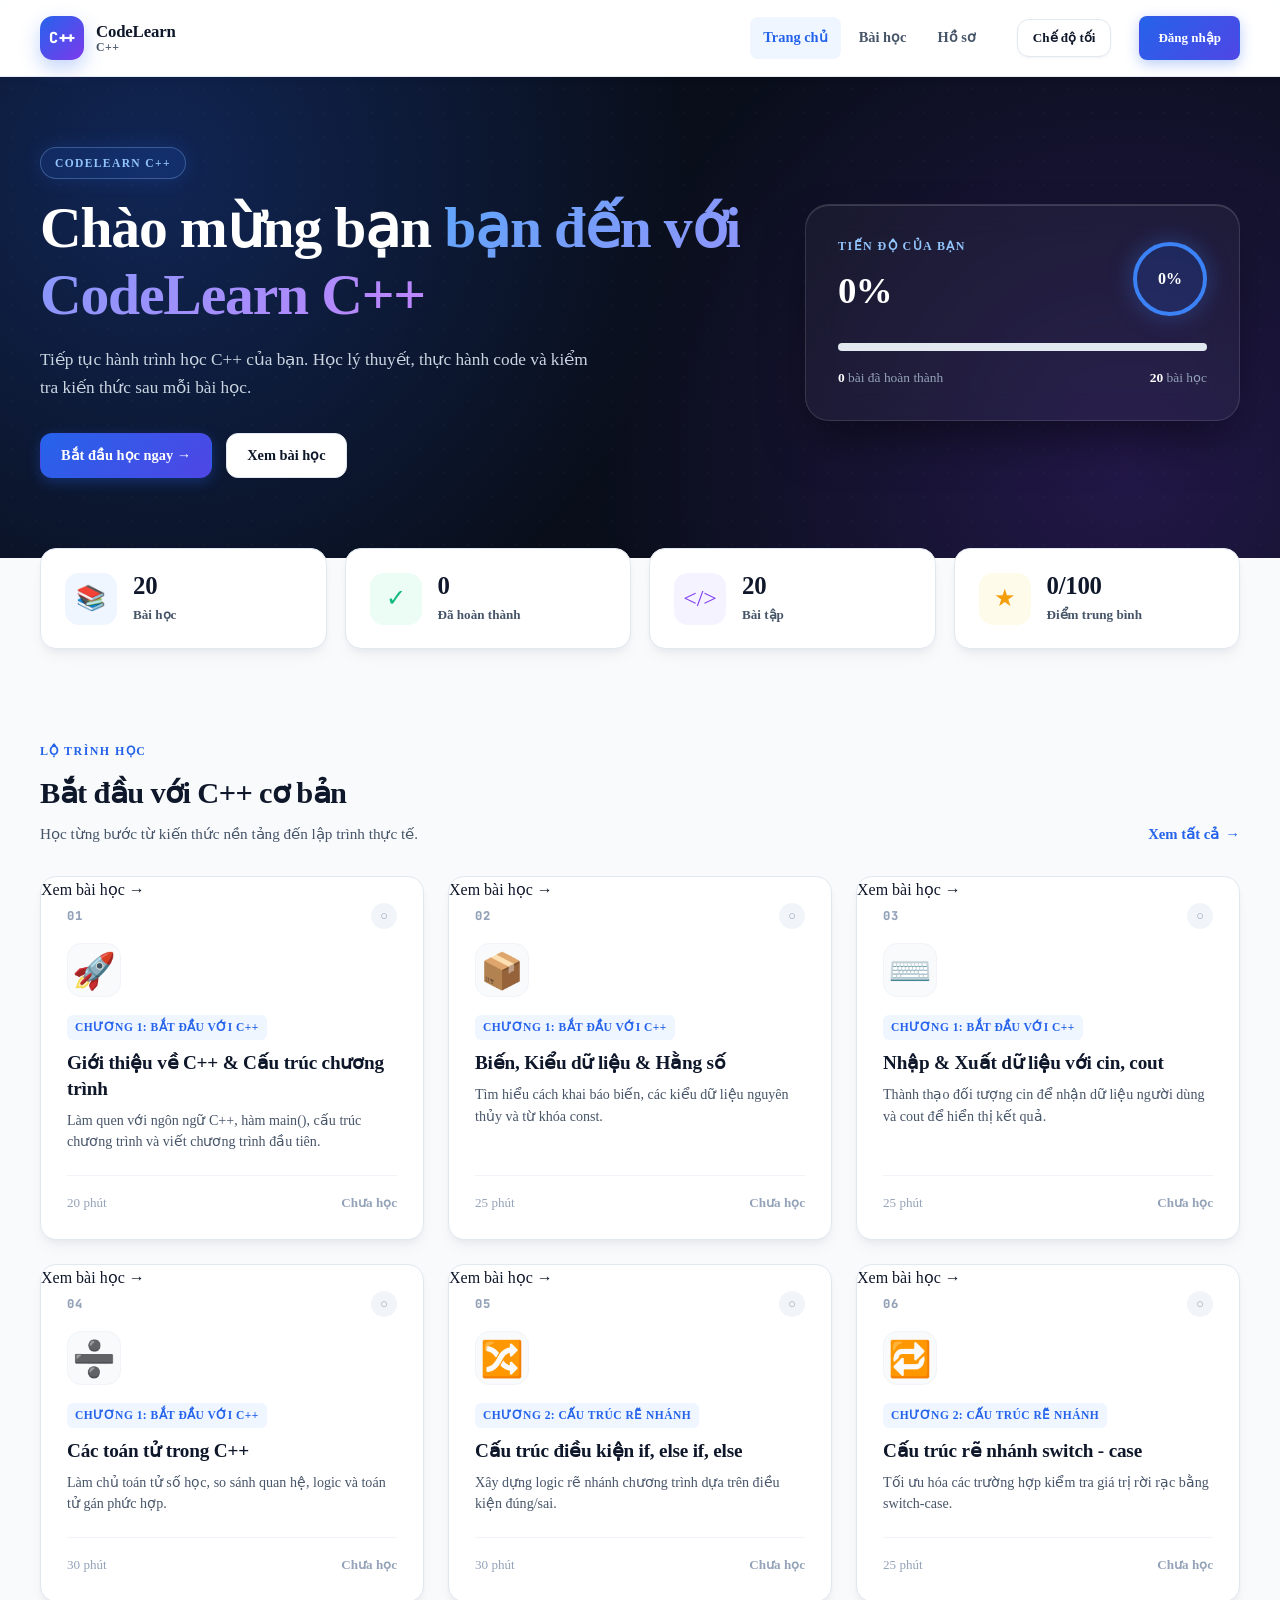
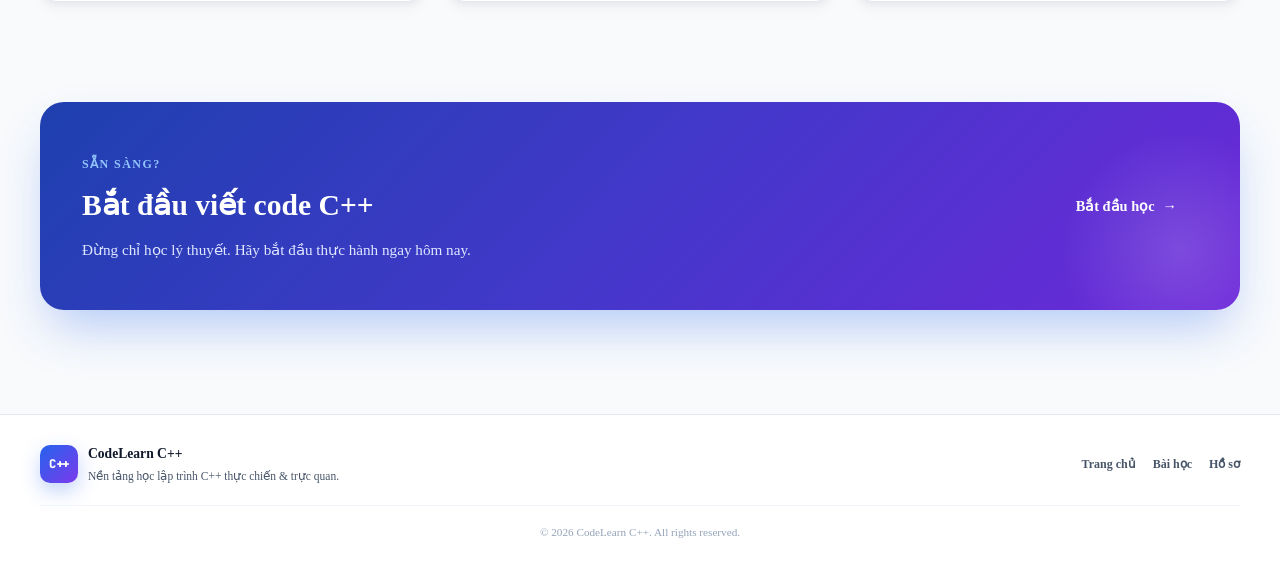
==== index.html @ 4a920b1a "Fix loi trang chu va dang nhap" ====
<!DOCTYPE html>
<html lang="vi">
<head>
    <meta charset="UTF-8">
    <meta name="viewport" content="width=device-width, initial-scale=1.0">

    <title>CodeLearn C++ - Học lập trình C++ trực tuyến</title>

    <meta
        name="description"
        content="CodeLearn C++ - Nền tảng học lập trình C++ trực tuyến từ cơ bản đến thực hành"
    >

    <meta
        name="keywords"
        content="C++, học C++, lập trình C++, CodeLearn C++"
    >

    <link rel="stylesheet" href="https://fonts.googleapis.com/css2?family=Plus+Jakarta+Sans:wght@500;700;800&family=JetBrains+Mono:wght@700&display=swap">
    <style>
        * {
            margin: 0;
            padding: 0;
            box-sizing: border-box;
        }

        body {
            font-family: 'Plus Jakarta Sans', system-ui, -apple-system, sans-serif;
            background:
                radial-gradient(circle at 15% 20%, rgba(37, 99, 235, 0.22) 0%, transparent 45%),
                radial-gradient(circle at 85% 80%, rgba(124, 58, 237, 0.18) 0%, transparent 45%),
                #090e1a;
            color: #ffffff;
            -webkit-font-smoothing: antialiased;
        }

        .loading {
            min-height: 100vh;
            display: flex;
            align-items: center;
            justify-content: center;
            flex-direction: column;
            gap: 20px;
            position: relative;
        }

        .logo {
            width: 76px;
            height: 76px;
            border-radius: 22px;
            background: linear-gradient(135deg, #2563eb, #7c3aed);
            color: white;
            display: flex;
            align-items: center;
            justify-content: center;
            font-family: 'JetBrains Mono', monospace;
            font-size: 28px;
            font-weight: 800;
            box-shadow: 0 20px 45px rgba(37, 99, 235, 0.4), inset 0 1px 0 rgba(255, 255, 255, 0.3);
            animation: pulse 2s ease-in-out infinite;
        }

        @keyframes pulse {
            0%, 100% { transform: scale(1); }
            50% { transform: scale(1.04); box-shadow: 0 25px 50px rgba(124, 58, 237, 0.45); }
        }

        h1 {
            color: #ffffff;
            font-size: 28px;
            font-weight: 800;
            letter-spacing: -0.02em;
        }

        p {
            color: #94a3b8;
            font-size: 15px;
            font-weight: 500;
        }

        .spinner {
            width: 32px;
            height: 32px;
            border: 3px solid rgba(255, 255, 255, 0.12);
            border-top-color: #3b82f6;
            border-radius: 50%;
            animation: spin 0.8s linear infinite;
        }

        @keyframes spin {
            to {
                transform: rotate(360deg);
            }
        }
    </style>
</head>

<body>

    <main class="loading">

        <div class="logo">
            C++
        </div>

        <h1>CodeLearn C++</h1>

        <p>Đang tải CodeLearn C++...</p>

        <div class="spinner"></div>

        <noscript>
            <p><a href="home.html" style="color: #2563eb; text-decoration: underline;">Nhấn vào đây để vào Trang chủ</a></p>
        </noscript>

    </main>

    <!-- Storage script initializes default lessons and accounts -->
    <script src="js/storage.js"></script>
    <script>
        /*
         * Khởi động CodeLearn C++
         * Chuyển hướng thẳng tới Trang chủ (home.html)
         */
        window.location.replace("home.html");
    </script>

</body>
</html>
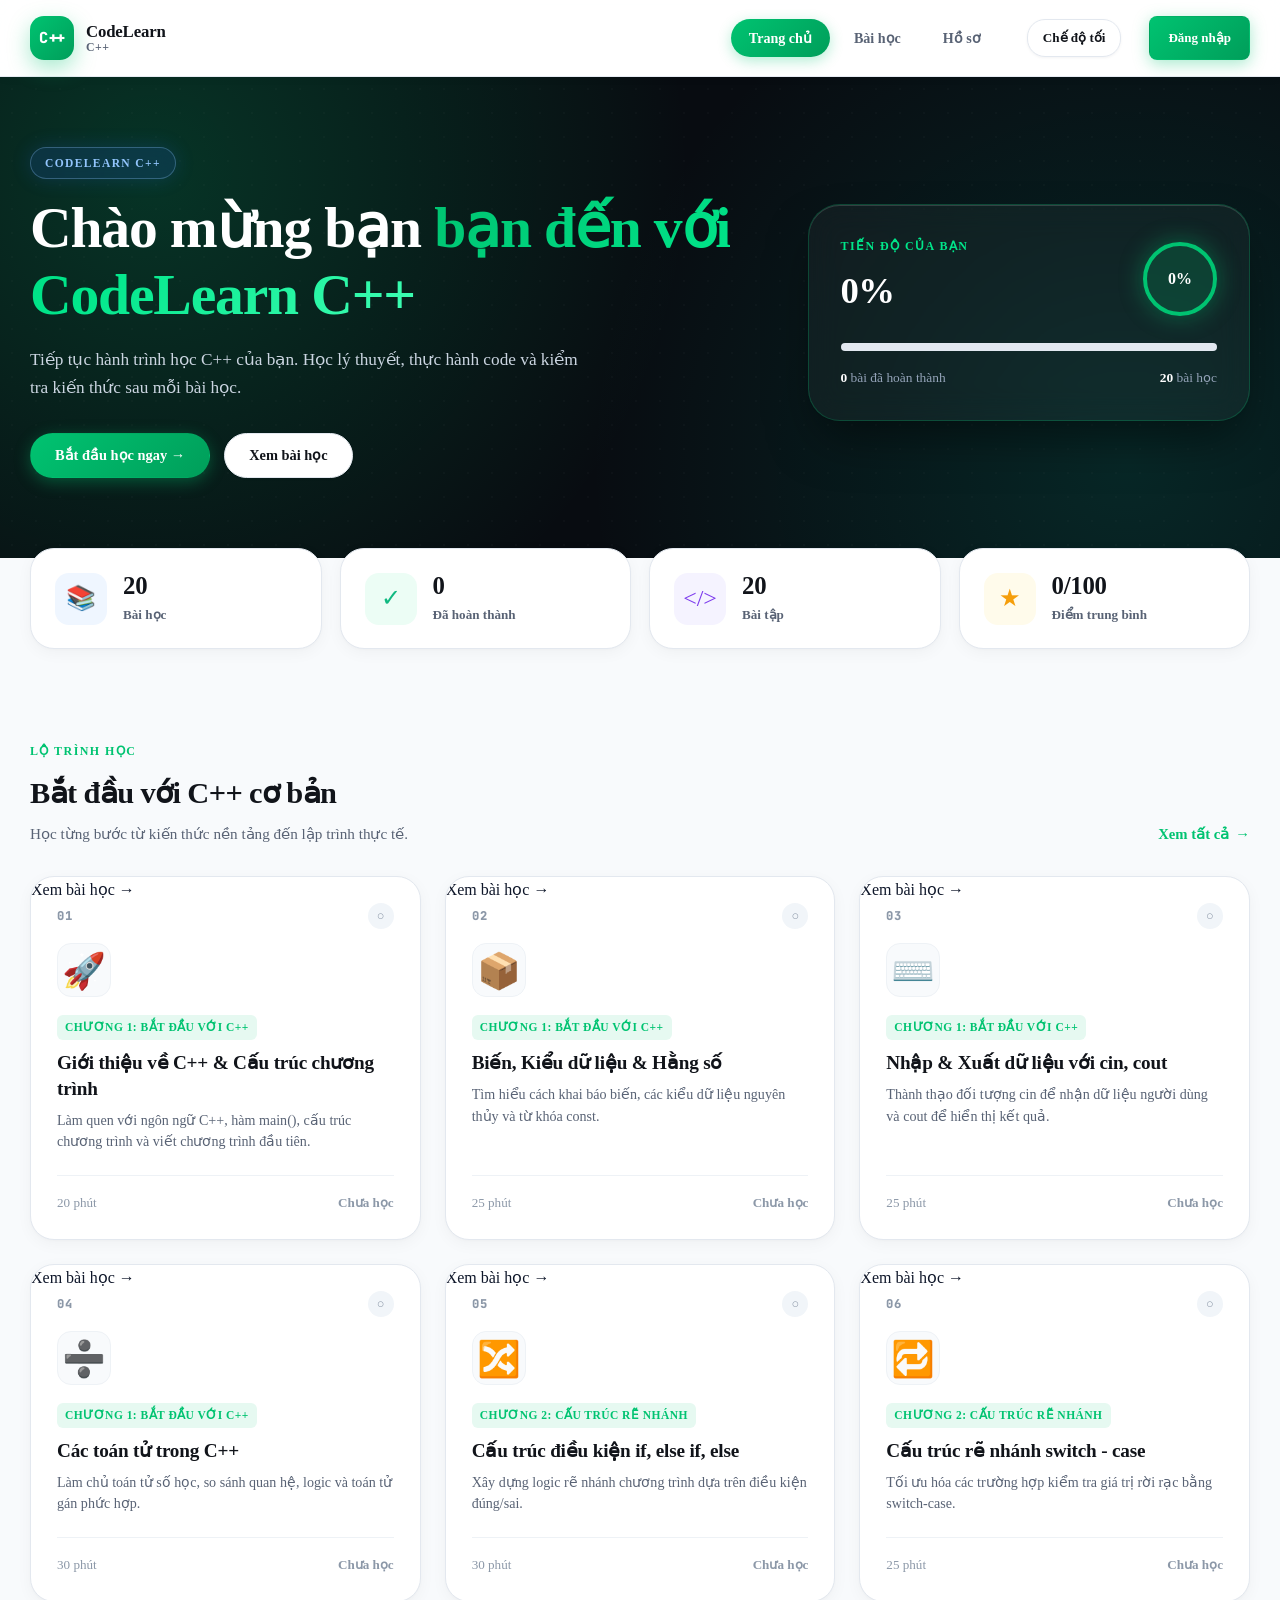
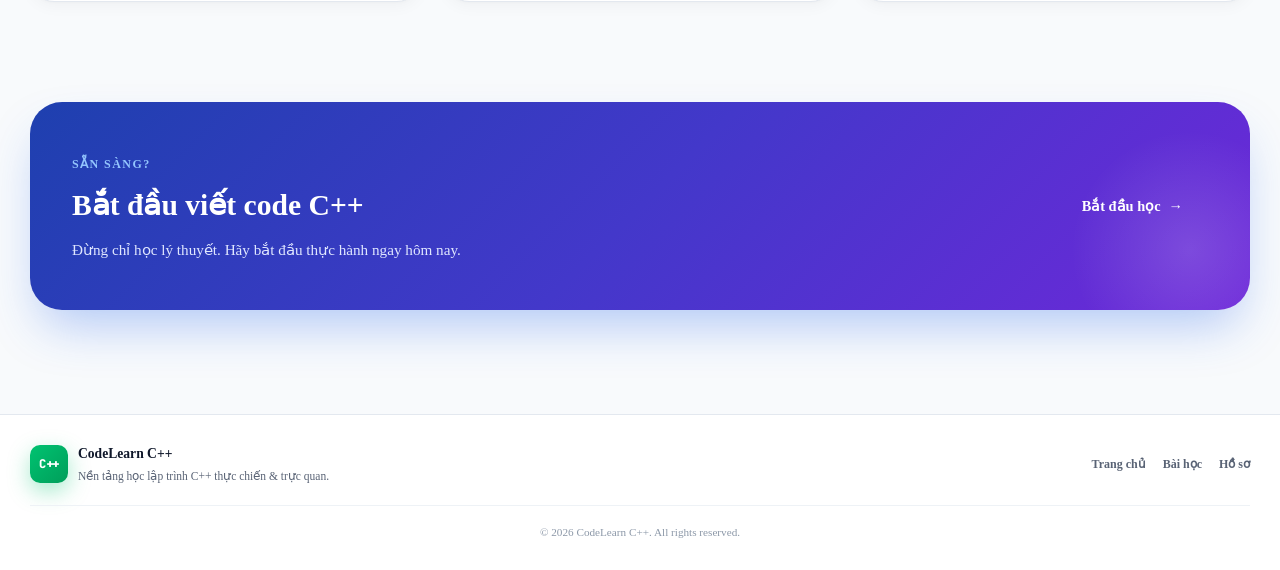
==== commit 69483d9a: "Chuyen giao dien sang phong cach OPPO ColorOS Aquamorphic Design" ====
--- a/index.html
+++ b/index.html
@@ -27,9 +27,9 @@
         body {
             font-family: 'Plus Jakarta Sans', system-ui, -apple-system, sans-serif;
             background:
-                radial-gradient(circle at 15% 20%, rgba(37, 99, 235, 0.22) 0%, transparent 45%),
-                radial-gradient(circle at 85% 80%, rgba(124, 58, 237, 0.18) 0%, transparent 45%),
-                #090e1a;
+                radial-gradient(circle at 15% 20%, rgba(0, 195, 113, 0.22) 0%, transparent 45%),
+                radial-gradient(circle at 85% 80%, rgba(0, 163, 137, 0.18) 0%, transparent 45%),
+                #080c11;
             color: #ffffff;
             -webkit-font-smoothing: antialiased;
         }
@@ -48,7 +48,7 @@
             width: 76px;
             height: 76px;
             border-radius: 22px;
-            background: linear-gradient(135deg, #2563eb, #7c3aed);
+            background: linear-gradient(135deg, #00c371, #009e5a);
             color: white;
             display: flex;
             align-items: center;
@@ -56,13 +56,13 @@
             font-family: 'JetBrains Mono', monospace;
             font-size: 28px;
             font-weight: 800;
-            box-shadow: 0 20px 45px rgba(37, 99, 235, 0.4), inset 0 1px 0 rgba(255, 255, 255, 0.3);
+            box-shadow: 0 20px 45px rgba(0, 195, 113, 0.4), inset 0 1px 0 rgba(255, 255, 255, 0.3);
             animation: pulse 2s ease-in-out infinite;
         }
 
         @keyframes pulse {
             0%, 100% { transform: scale(1); }
-            50% { transform: scale(1.04); box-shadow: 0 25px 50px rgba(124, 58, 237, 0.45); }
+            50% { transform: scale(1.04); box-shadow: 0 25px 50px rgba(0, 195, 113, 0.45); }
         }
 
         h1 {
@@ -82,7 +82,7 @@
             width: 32px;
             height: 32px;
             border: 3px solid rgba(255, 255, 255, 0.12);
-            border-top-color: #3b82f6;
+            border-top-color: #00c371;
             border-radius: 50%;
             animation: spin 0.8s linear infinite;
         }
@@ -110,7 +110,7 @@
         <div class="spinner"></div>
 
         <noscript>
-            <p><a href="home.html" style="color: #2563eb; text-decoration: underline;">Nhấn vào đây để vào Trang chủ</a></p>
+            <p><a href="home.html" style="color: #00c371; text-decoration: underline;">Nhấn vào đây để vào Trang chủ</a></p>
         </noscript>
 
     </main>
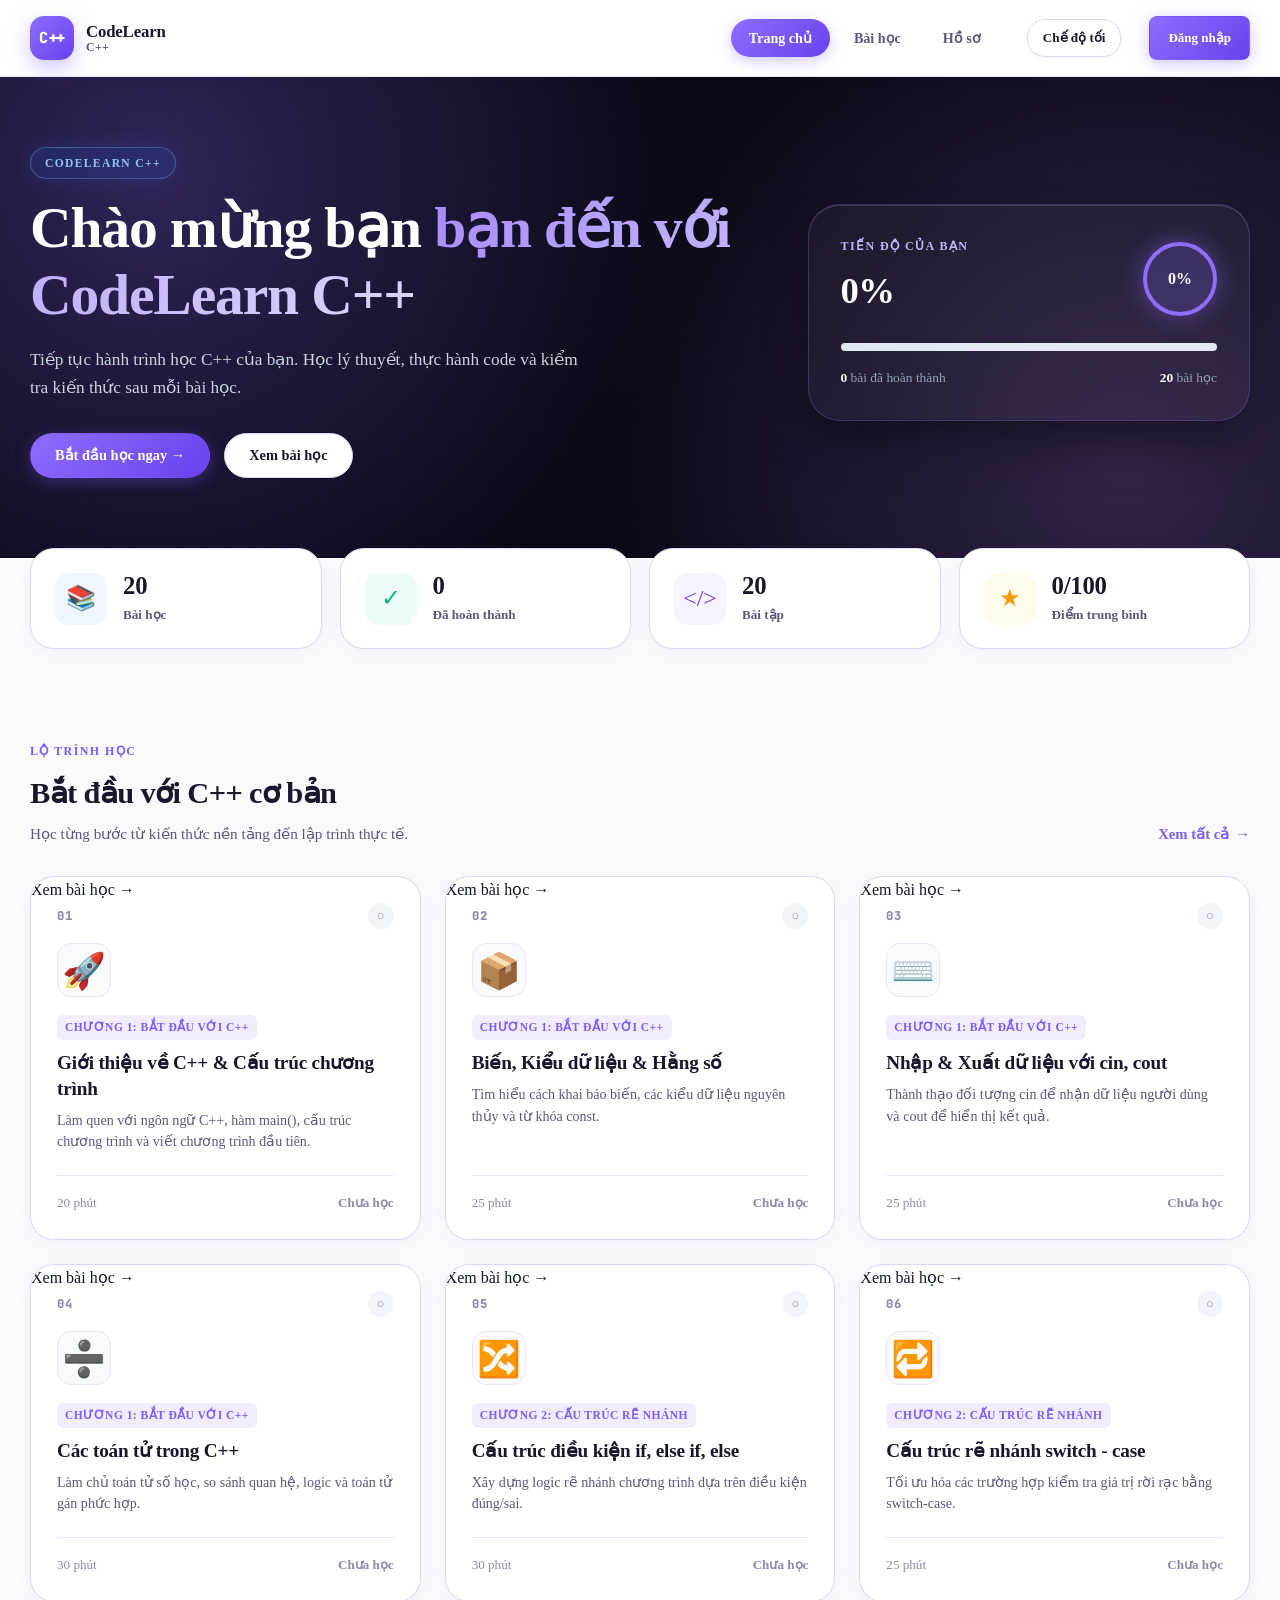
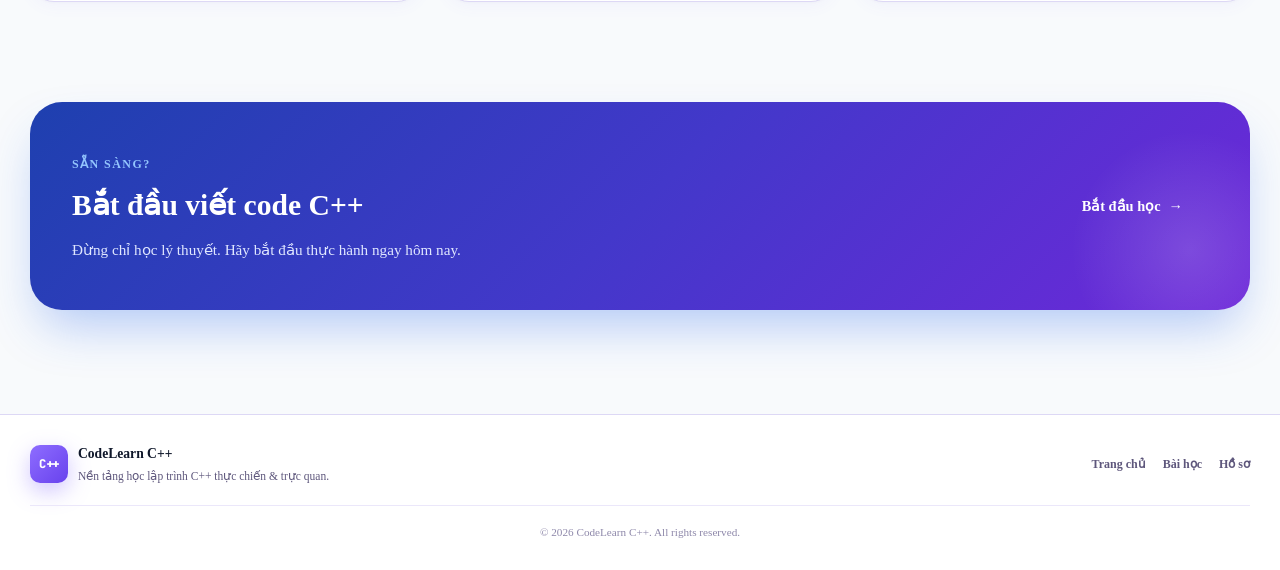
==== commit 7efd30cb: "Doi mau giao dien sang tone tim pastel lavender lilac theo yeu cau" ====
--- a/index.html
+++ b/index.html
@@ -27,9 +27,9 @@
         body {
             font-family: 'Plus Jakarta Sans', system-ui, -apple-system, sans-serif;
             background:
-                radial-gradient(circle at 15% 20%, rgba(0, 195, 113, 0.22) 0%, transparent 45%),
-                radial-gradient(circle at 85% 80%, rgba(0, 163, 137, 0.18) 0%, transparent 45%),
-                #080c11;
+                radial-gradient(circle at 15% 20%, rgba(142, 109, 255, 0.25) 0%, transparent 45%),
+                radial-gradient(circle at 85% 80%, rgba(192, 132, 252, 0.2) 0%, transparent 45%),
+                #0a0815;
             color: #ffffff;
             -webkit-font-smoothing: antialiased;
         }
@@ -48,7 +48,7 @@
             width: 76px;
             height: 76px;
             border-radius: 22px;
-            background: linear-gradient(135deg, #00c371, #009e5a);
+            background: linear-gradient(135deg, #8e6dff, #6842ed);
             color: white;
             display: flex;
             align-items: center;
@@ -56,13 +56,13 @@
             font-family: 'JetBrains Mono', monospace;
             font-size: 28px;
             font-weight: 800;
-            box-shadow: 0 20px 45px rgba(0, 195, 113, 0.4), inset 0 1px 0 rgba(255, 255, 255, 0.3);
+            box-shadow: 0 20px 45px rgba(124, 92, 252, 0.45), inset 0 1px 0 rgba(255, 255, 255, 0.3);
             animation: pulse 2s ease-in-out infinite;
         }
 
         @keyframes pulse {
             0%, 100% { transform: scale(1); }
-            50% { transform: scale(1.04); box-shadow: 0 25px 50px rgba(0, 195, 113, 0.45); }
+            50% { transform: scale(1.04); box-shadow: 0 25px 50px rgba(124, 92, 252, 0.5); }
         }
 
         h1 {
@@ -82,7 +82,7 @@
             width: 32px;
             height: 32px;
             border: 3px solid rgba(255, 255, 255, 0.12);
-            border-top-color: #00c371;
+            border-top-color: #8e6dff;
             border-radius: 50%;
             animation: spin 0.8s linear infinite;
         }
@@ -110,7 +110,7 @@
         <div class="spinner"></div>
 
         <noscript>
-            <p><a href="home.html" style="color: #00c371; text-decoration: underline;">Nhấn vào đây để vào Trang chủ</a></p>
+            <p><a href="home.html" style="color: #8e6dff; text-decoration: underline;">Nhấn vào đây để vào Trang chủ</a></p>
         </noscript>
 
     </main>
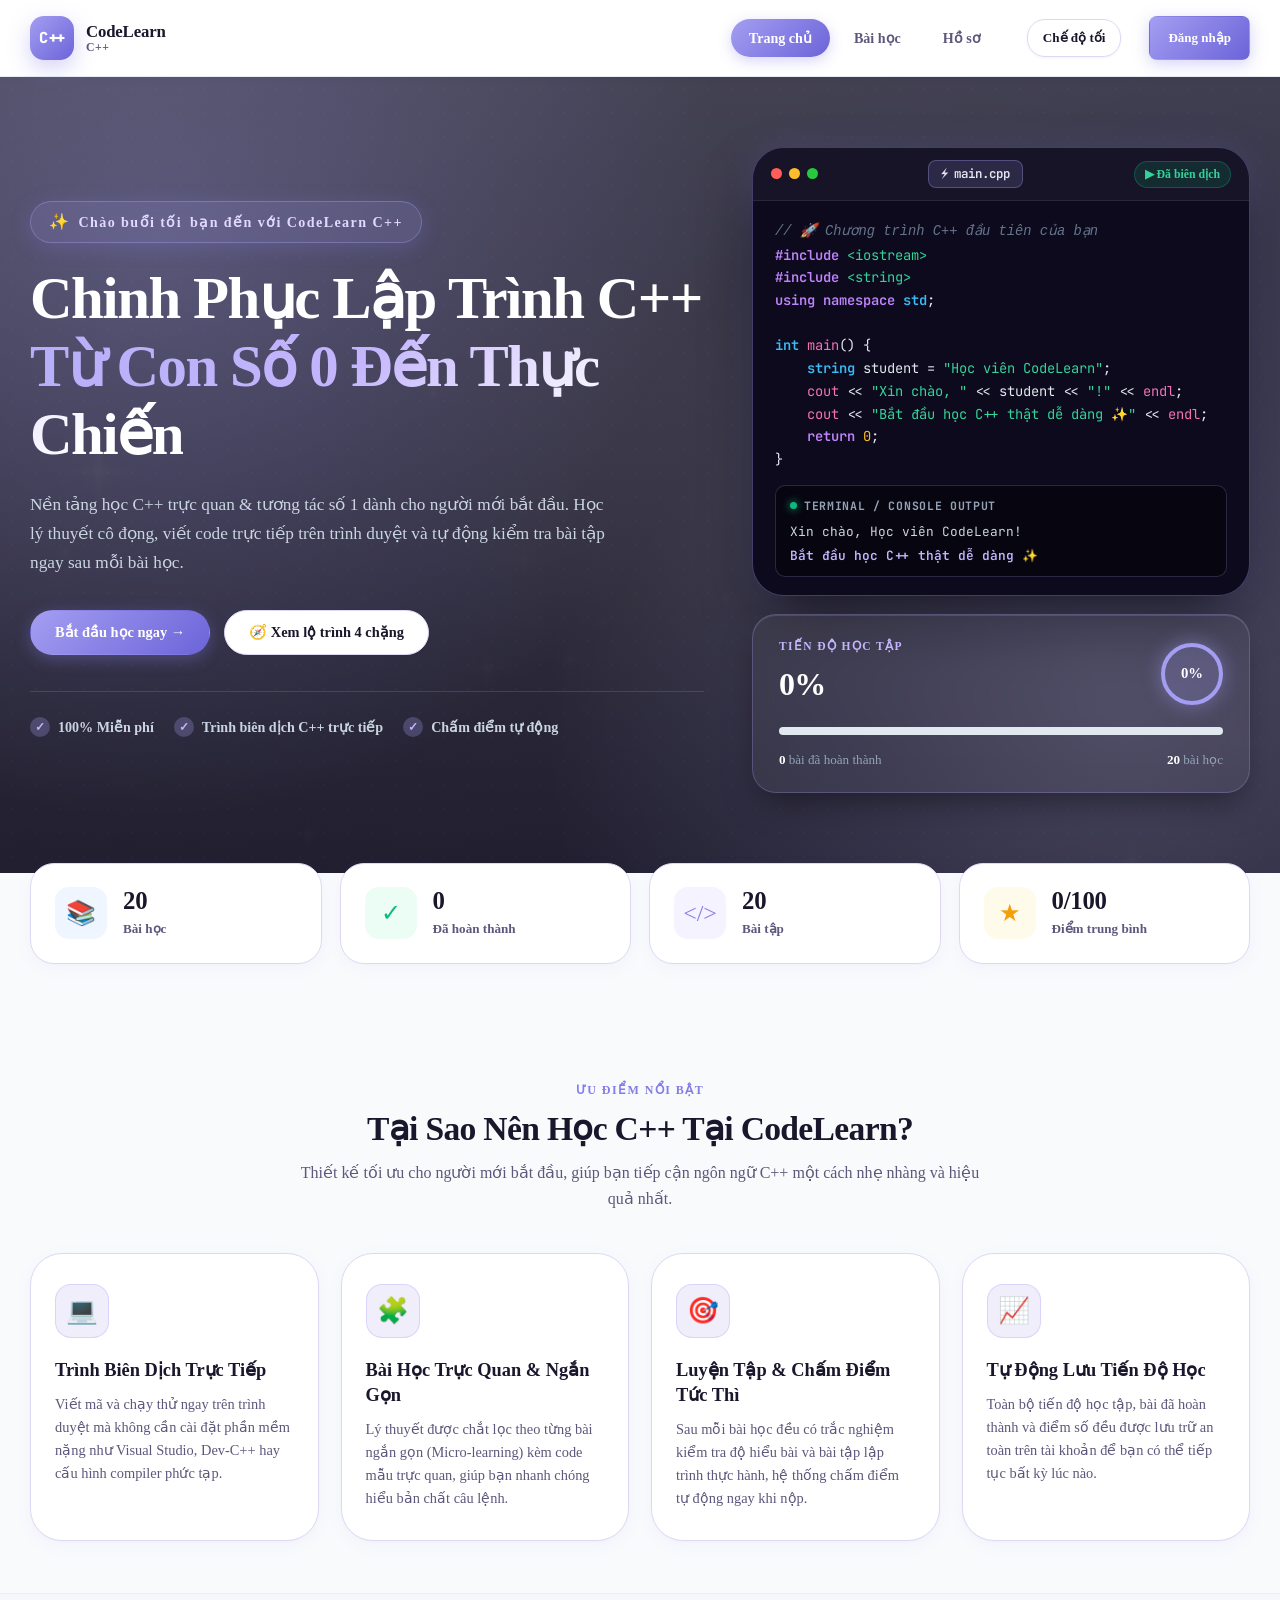
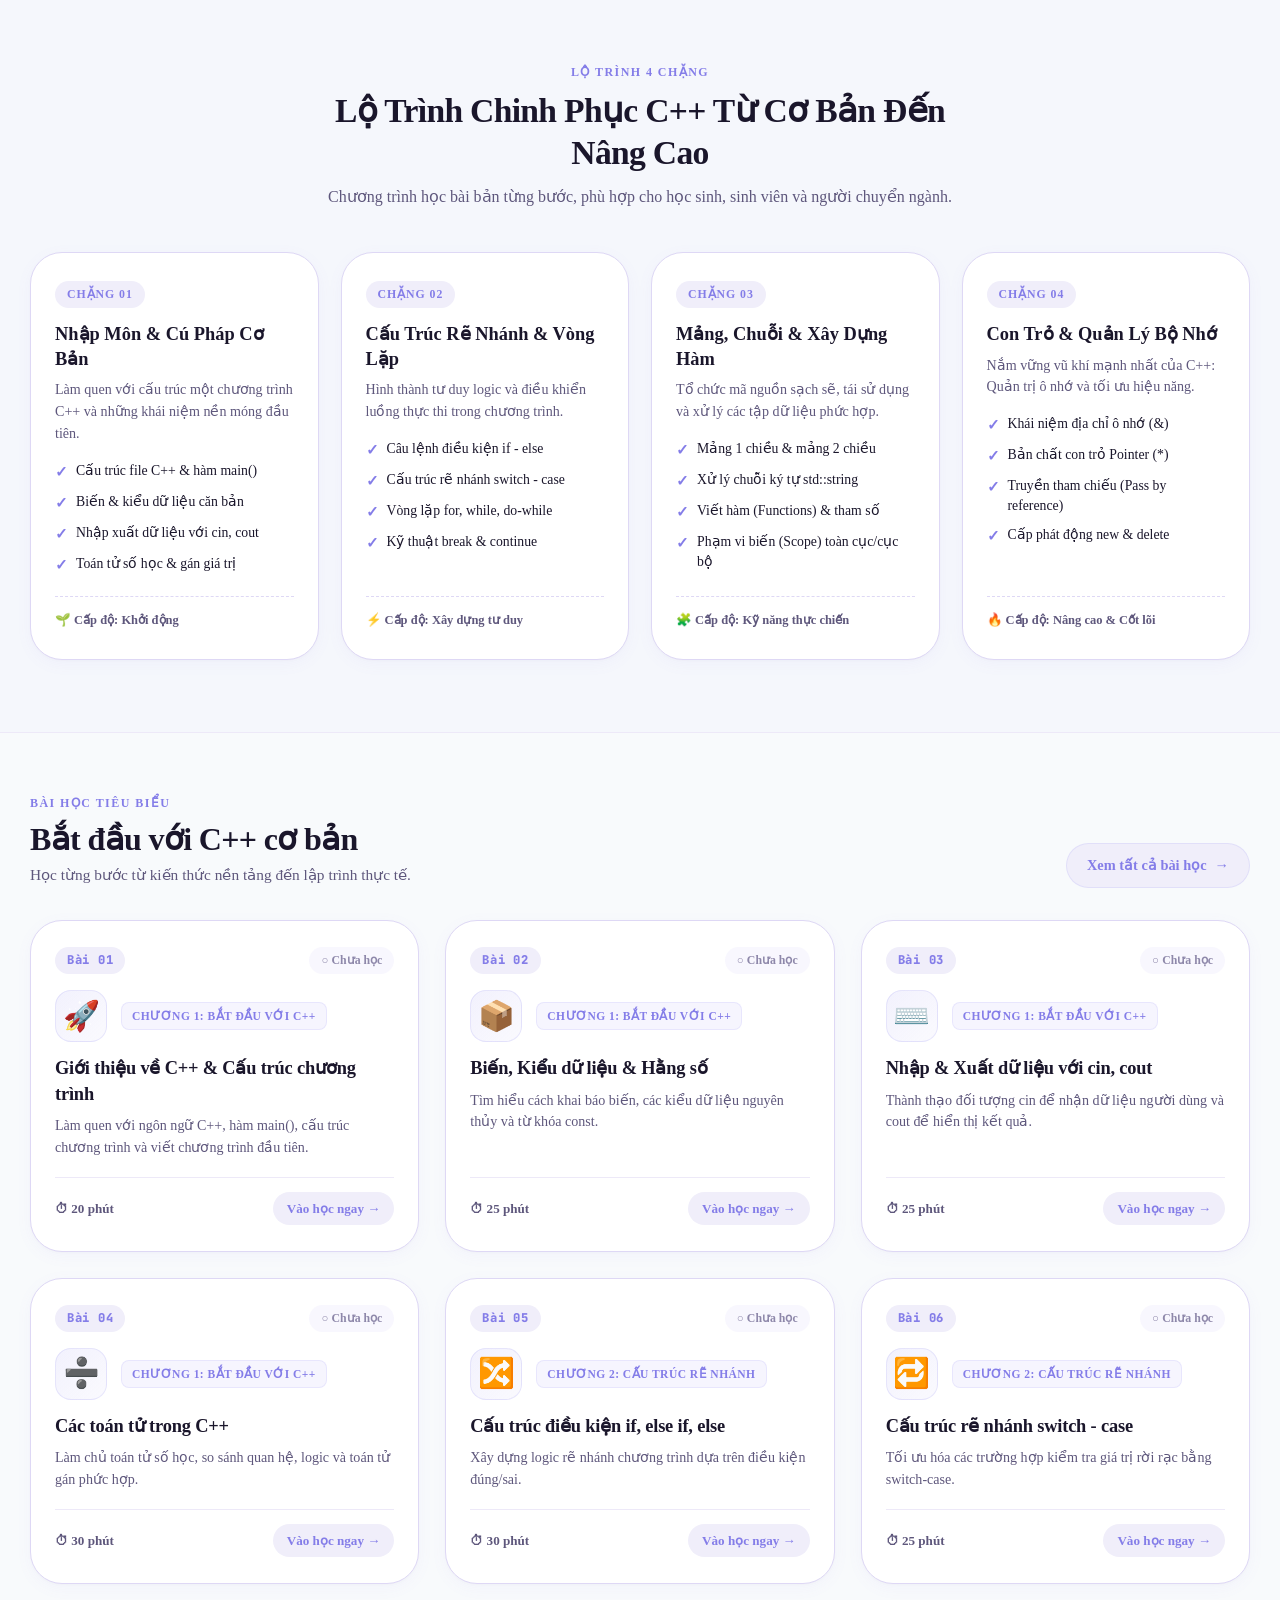
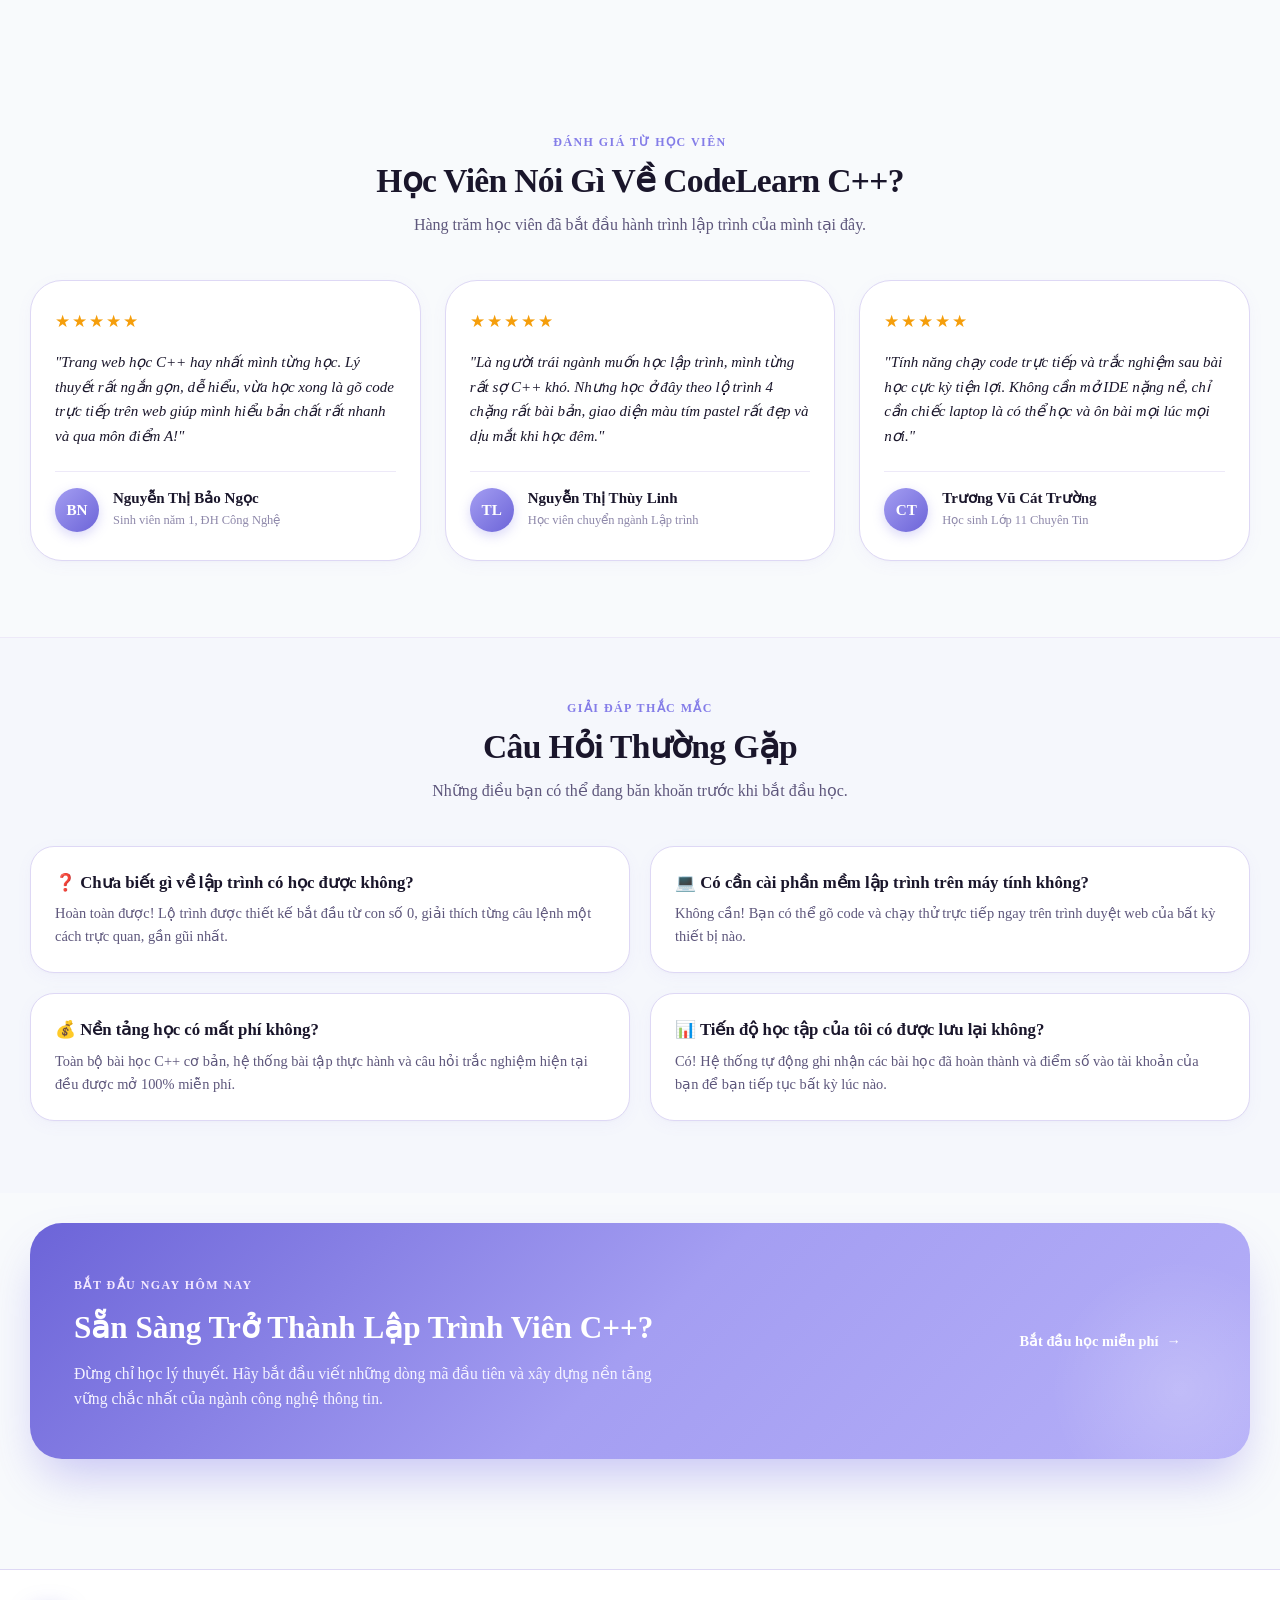
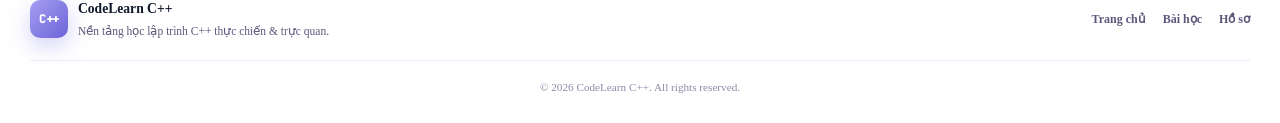
==== commit e6a43cd8: "Doi mau chu dao sang tong tim pastel starry lilac theo yeu cau va them hinh nen dai ngan ha" ====
--- a/index.html
+++ b/index.html
@@ -27,8 +27,8 @@
         body {
             font-family: 'Plus Jakarta Sans', system-ui, -apple-system, sans-serif;
             background:
-                radial-gradient(circle at 15% 20%, rgba(142, 109, 255, 0.25) 0%, transparent 45%),
-                radial-gradient(circle at 85% 80%, rgba(192, 132, 252, 0.2) 0%, transparent 45%),
+                radial-gradient(circle at 15% 20%, rgba(164, 158, 242, 0.25) 0%, transparent 45%),
+                radial-gradient(circle at 85% 80%, rgba(199, 194, 250, 0.2) 0%, transparent 45%),
                 #0a0815;
             color: #ffffff;
             -webkit-font-smoothing: antialiased;
@@ -48,7 +48,7 @@
             width: 76px;
             height: 76px;
             border-radius: 22px;
-            background: linear-gradient(135deg, #8e6dff, #6842ed);
+            background: linear-gradient(135deg, #a49ef2, #7d75e4);
             color: white;
             display: flex;
             align-items: center;
@@ -56,13 +56,13 @@
             font-family: 'JetBrains Mono', monospace;
             font-size: 28px;
             font-weight: 800;
-            box-shadow: 0 20px 45px rgba(124, 92, 252, 0.45), inset 0 1px 0 rgba(255, 255, 255, 0.3);
+            box-shadow: 0 20px 45px rgba(132, 125, 232, 0.45), inset 0 1px 0 rgba(255, 255, 255, 0.3);
             animation: pulse 2s ease-in-out infinite;
         }
 
         @keyframes pulse {
             0%, 100% { transform: scale(1); }
-            50% { transform: scale(1.04); box-shadow: 0 25px 50px rgba(124, 92, 252, 0.5); }
+            50% { transform: scale(1.04); box-shadow: 0 25px 50px rgba(132, 125, 232, 0.5); }
         }
 
         h1 {
@@ -82,7 +82,7 @@
             width: 32px;
             height: 32px;
             border: 3px solid rgba(255, 255, 255, 0.12);
-            border-top-color: #8e6dff;
+            border-top-color: #a49ef2;
             border-radius: 50%;
             animation: spin 0.8s linear infinite;
         }
@@ -110,7 +110,7 @@
         <div class="spinner"></div>
 
         <noscript>
-            <p><a href="home.html" style="color: #8e6dff; text-decoration: underline;">Nhấn vào đây để vào Trang chủ</a></p>
+            <p><a href="home.html" style="color: #847de8; text-decoration: underline;">Nhấn vào đây để vào Trang chủ</a></p>
         </noscript>
 
     </main>
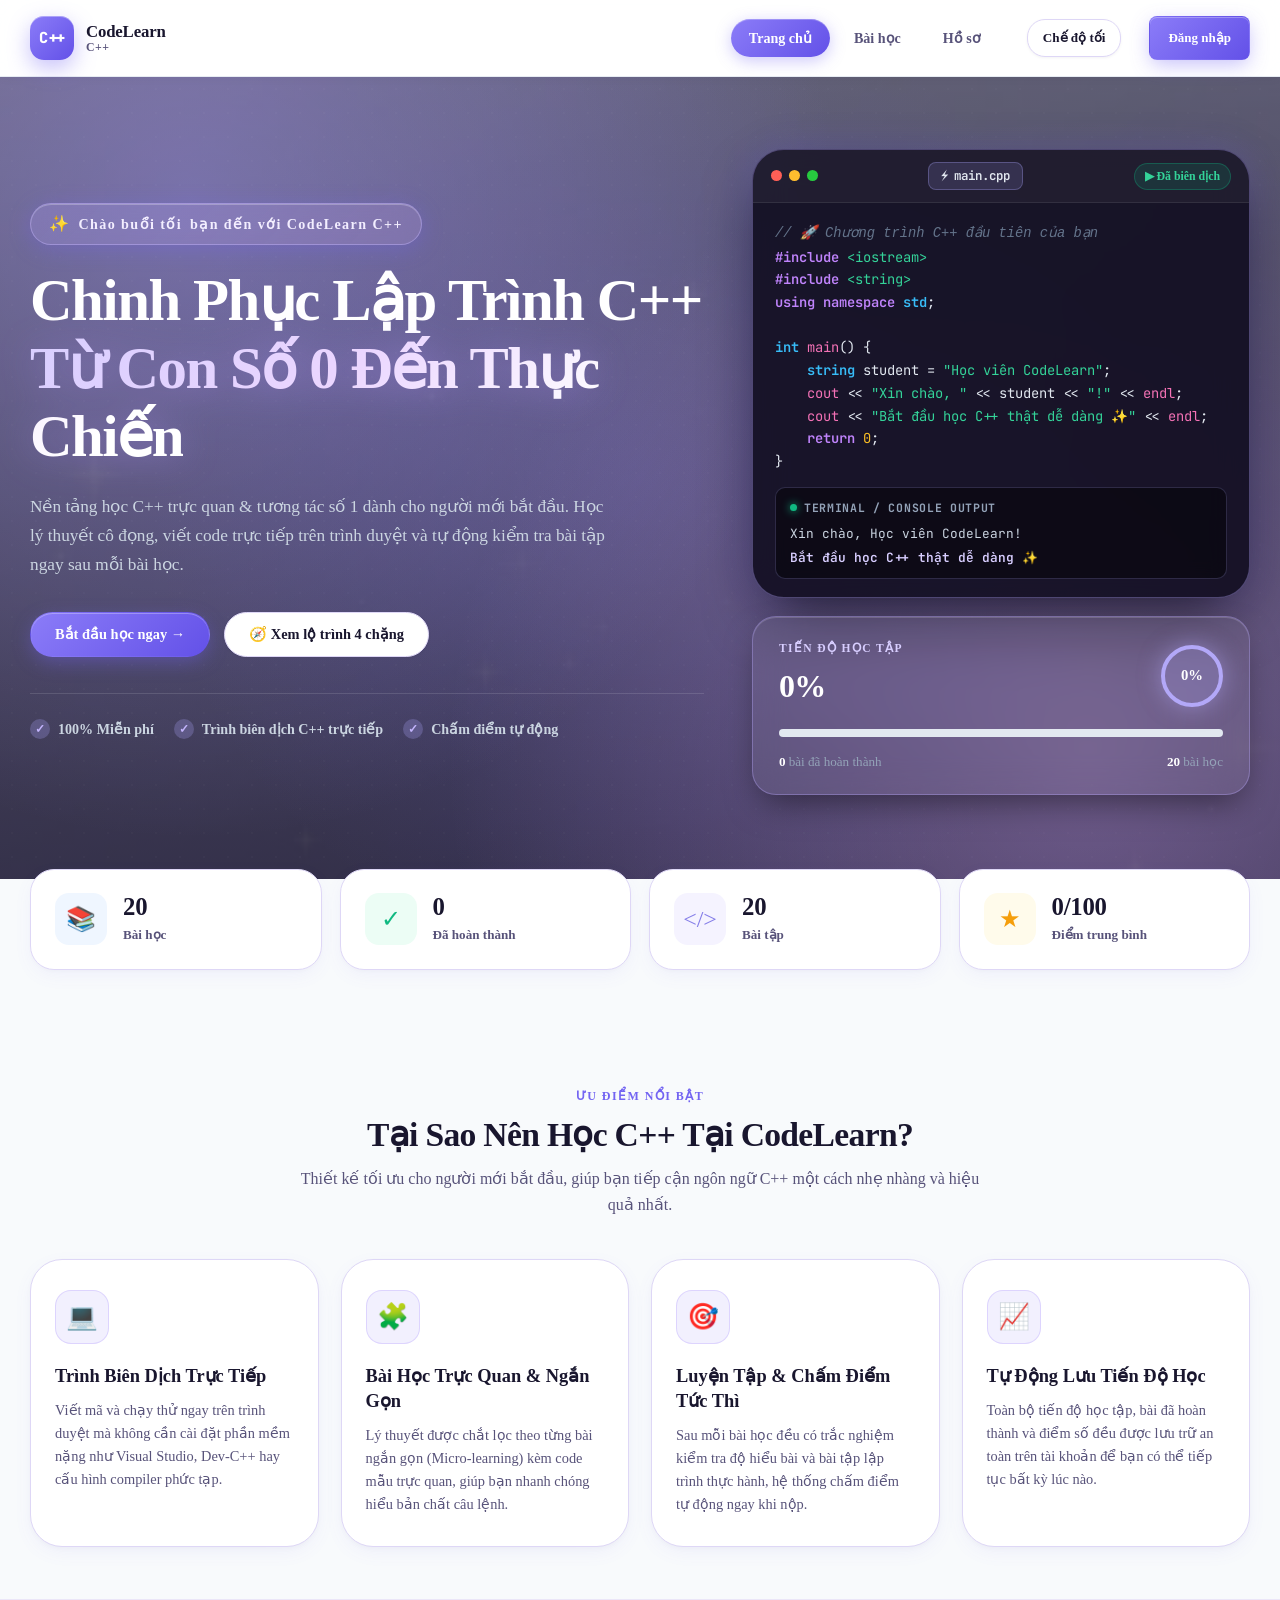
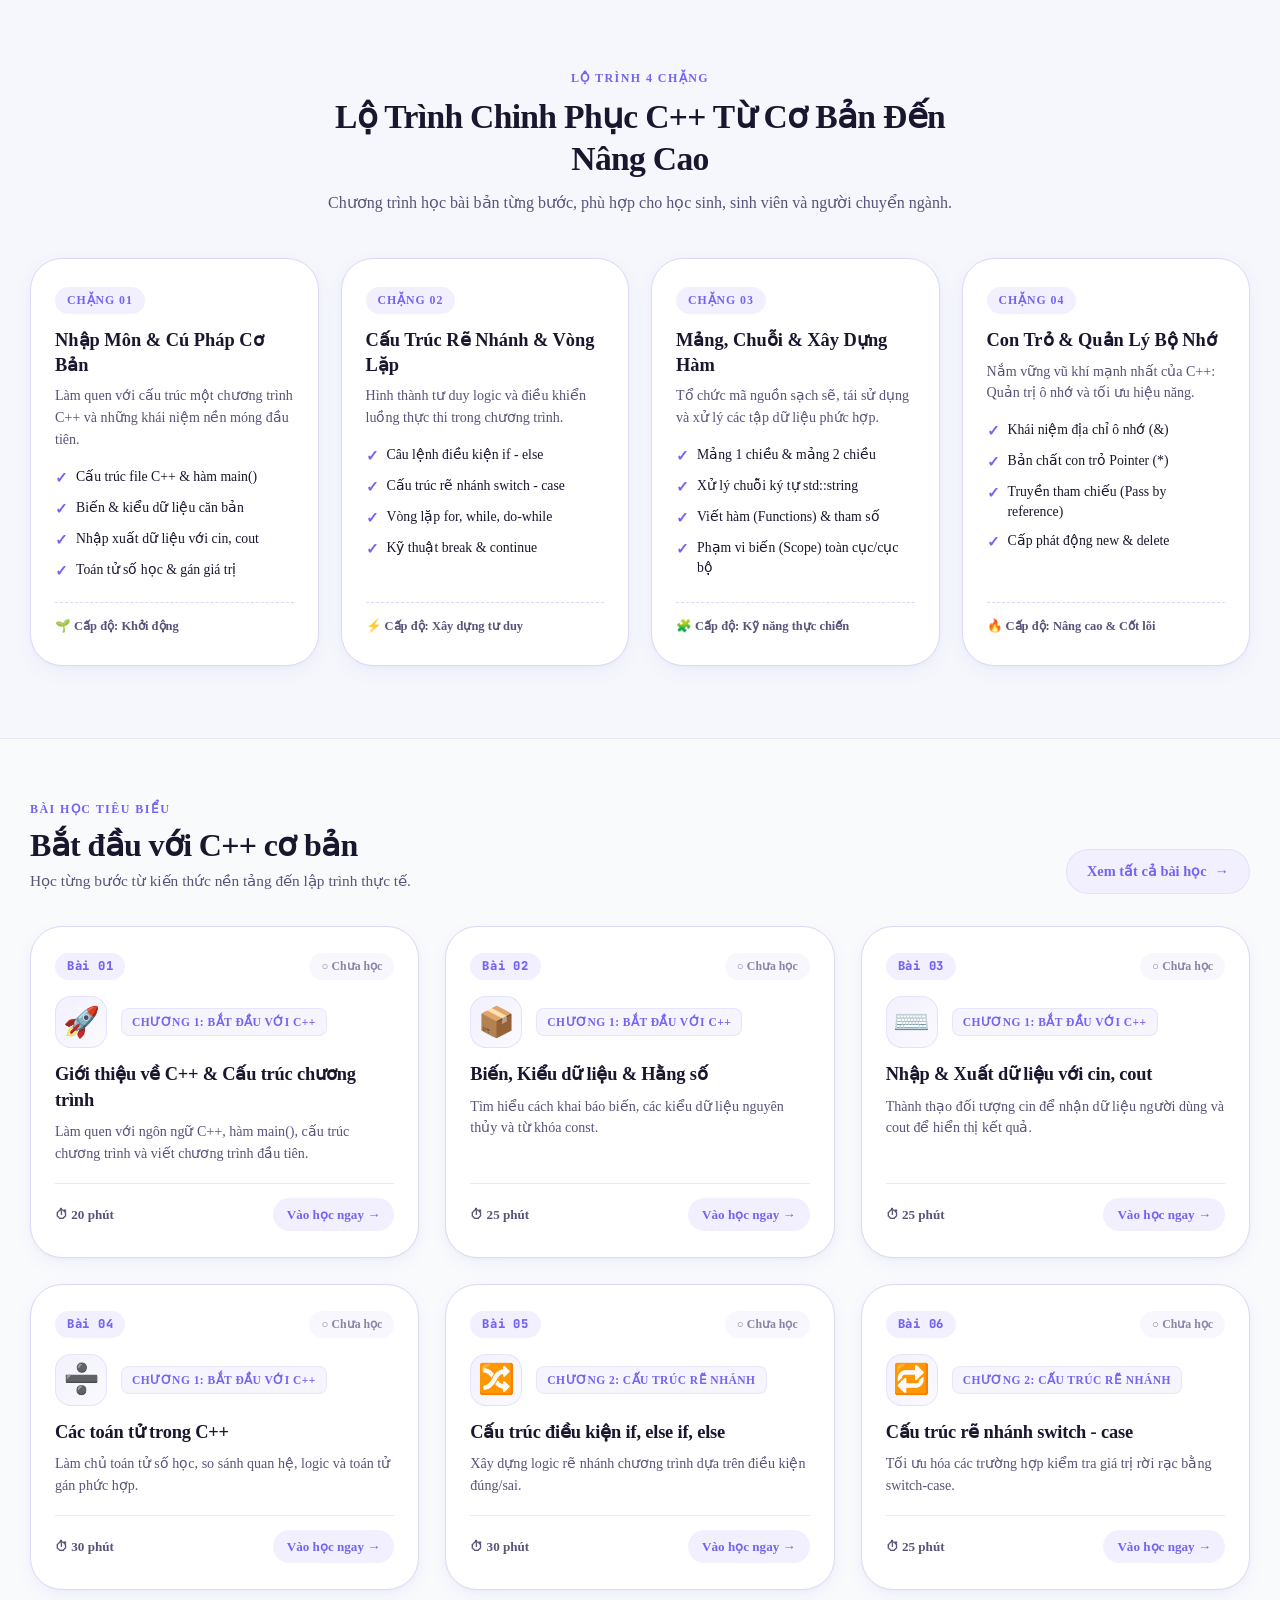
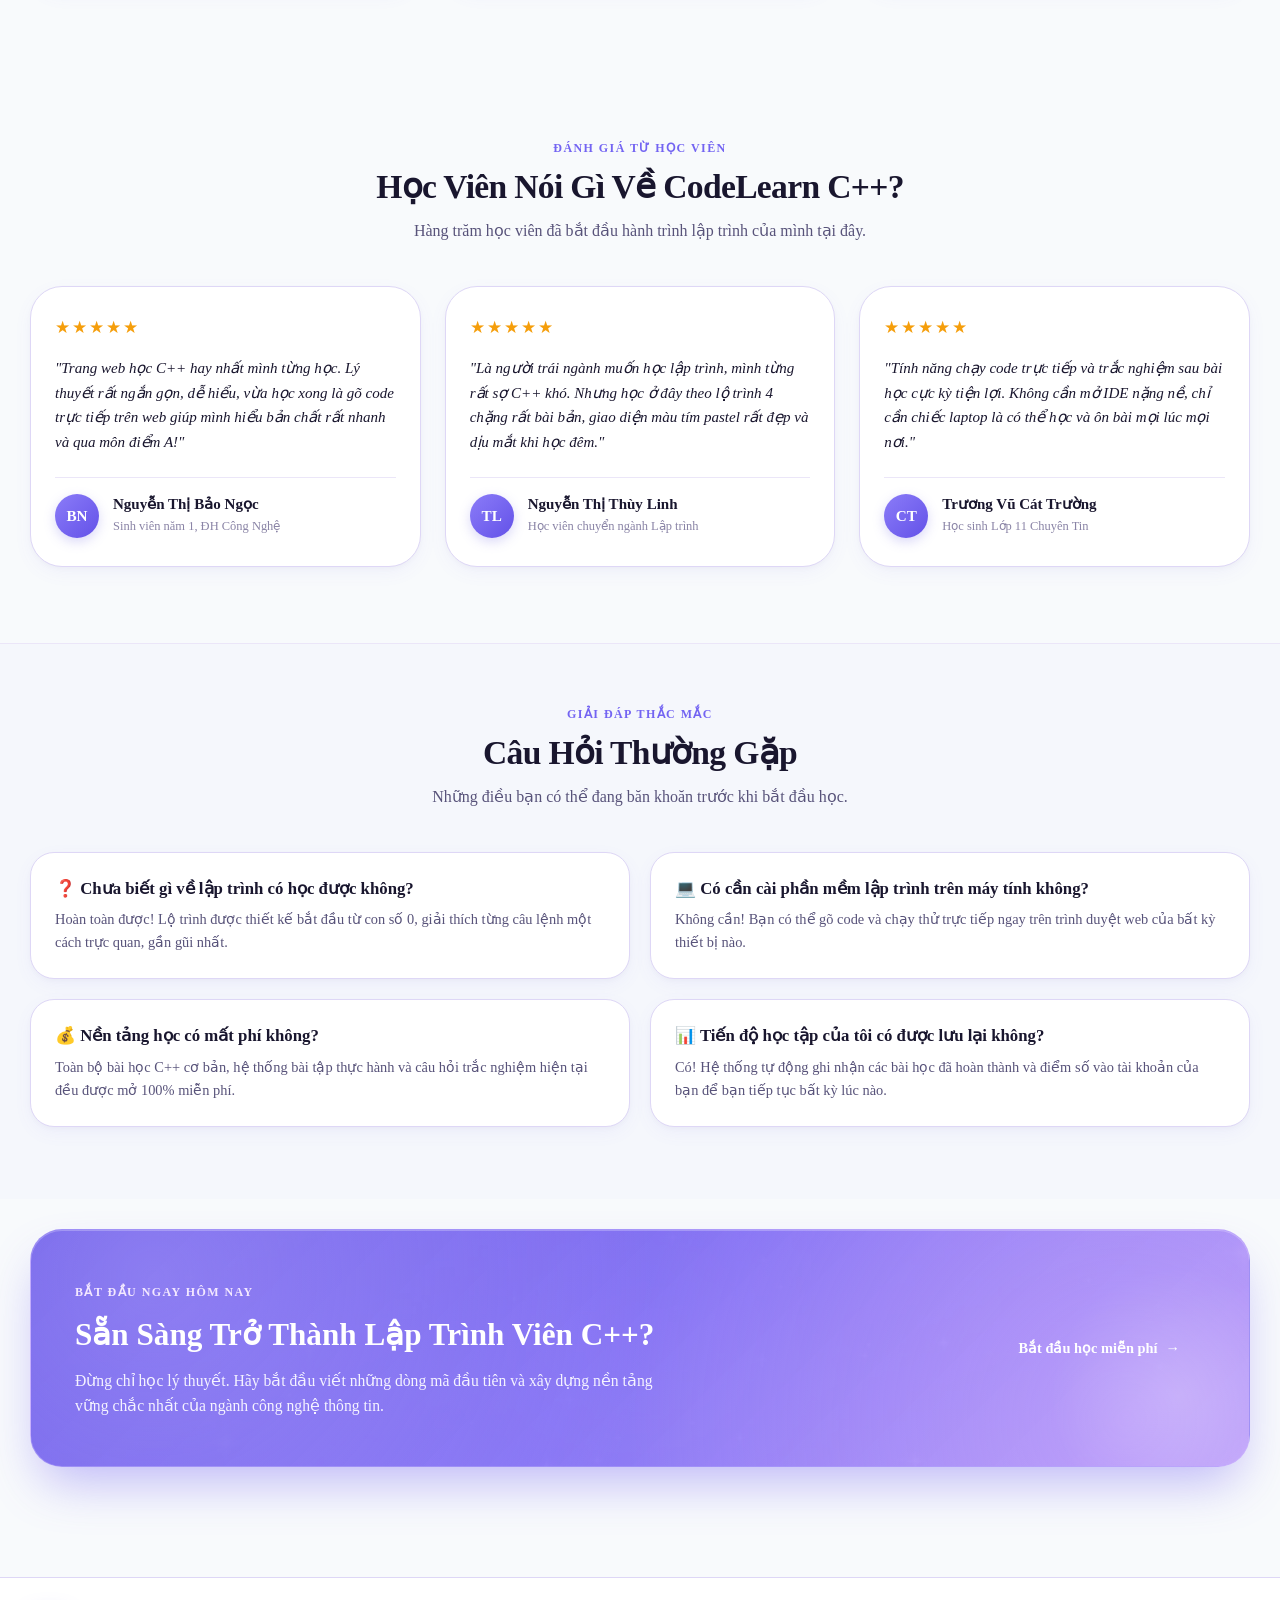
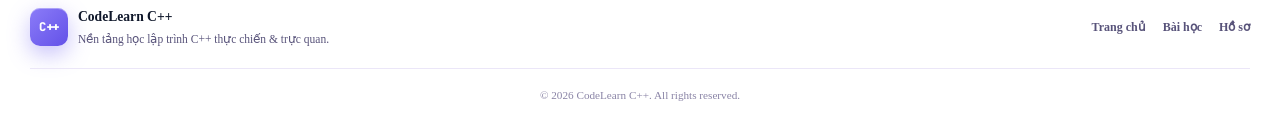
==== commit f8a3ad7b: "Tinh chinh mau sac tim starry lilac sac net, trong veo va sang trong hon" ====
--- a/index.html
+++ b/index.html
@@ -48,7 +48,7 @@
             width: 76px;
             height: 76px;
             border-radius: 22px;
-            background: linear-gradient(135deg, #a49ef2, #7d75e4);
+            background: linear-gradient(135deg, #8b7cf8, #6351e8);
             color: white;
             display: flex;
             align-items: center;
@@ -56,13 +56,13 @@
             font-family: 'JetBrains Mono', monospace;
             font-size: 28px;
             font-weight: 800;
-            box-shadow: 0 20px 45px rgba(132, 125, 232, 0.45), inset 0 1px 0 rgba(255, 255, 255, 0.3);
+            box-shadow: 0 20px 45px rgba(115, 100, 242, 0.45), inset 0 1px 0 rgba(255, 255, 255, 0.35);
             animation: pulse 2s ease-in-out infinite;
         }
 
         @keyframes pulse {
             0%, 100% { transform: scale(1); }
-            50% { transform: scale(1.04); box-shadow: 0 25px 50px rgba(132, 125, 232, 0.5); }
+            50% { transform: scale(1.04); box-shadow: 0 25px 50px rgba(115, 100, 242, 0.55); }
         }
 
         h1 {
@@ -82,7 +82,7 @@
             width: 32px;
             height: 32px;
             border: 3px solid rgba(255, 255, 255, 0.12);
-            border-top-color: #a49ef2;
+            border-top-color: #8b7cf8;
             border-radius: 50%;
             animation: spin 0.8s linear infinite;
         }
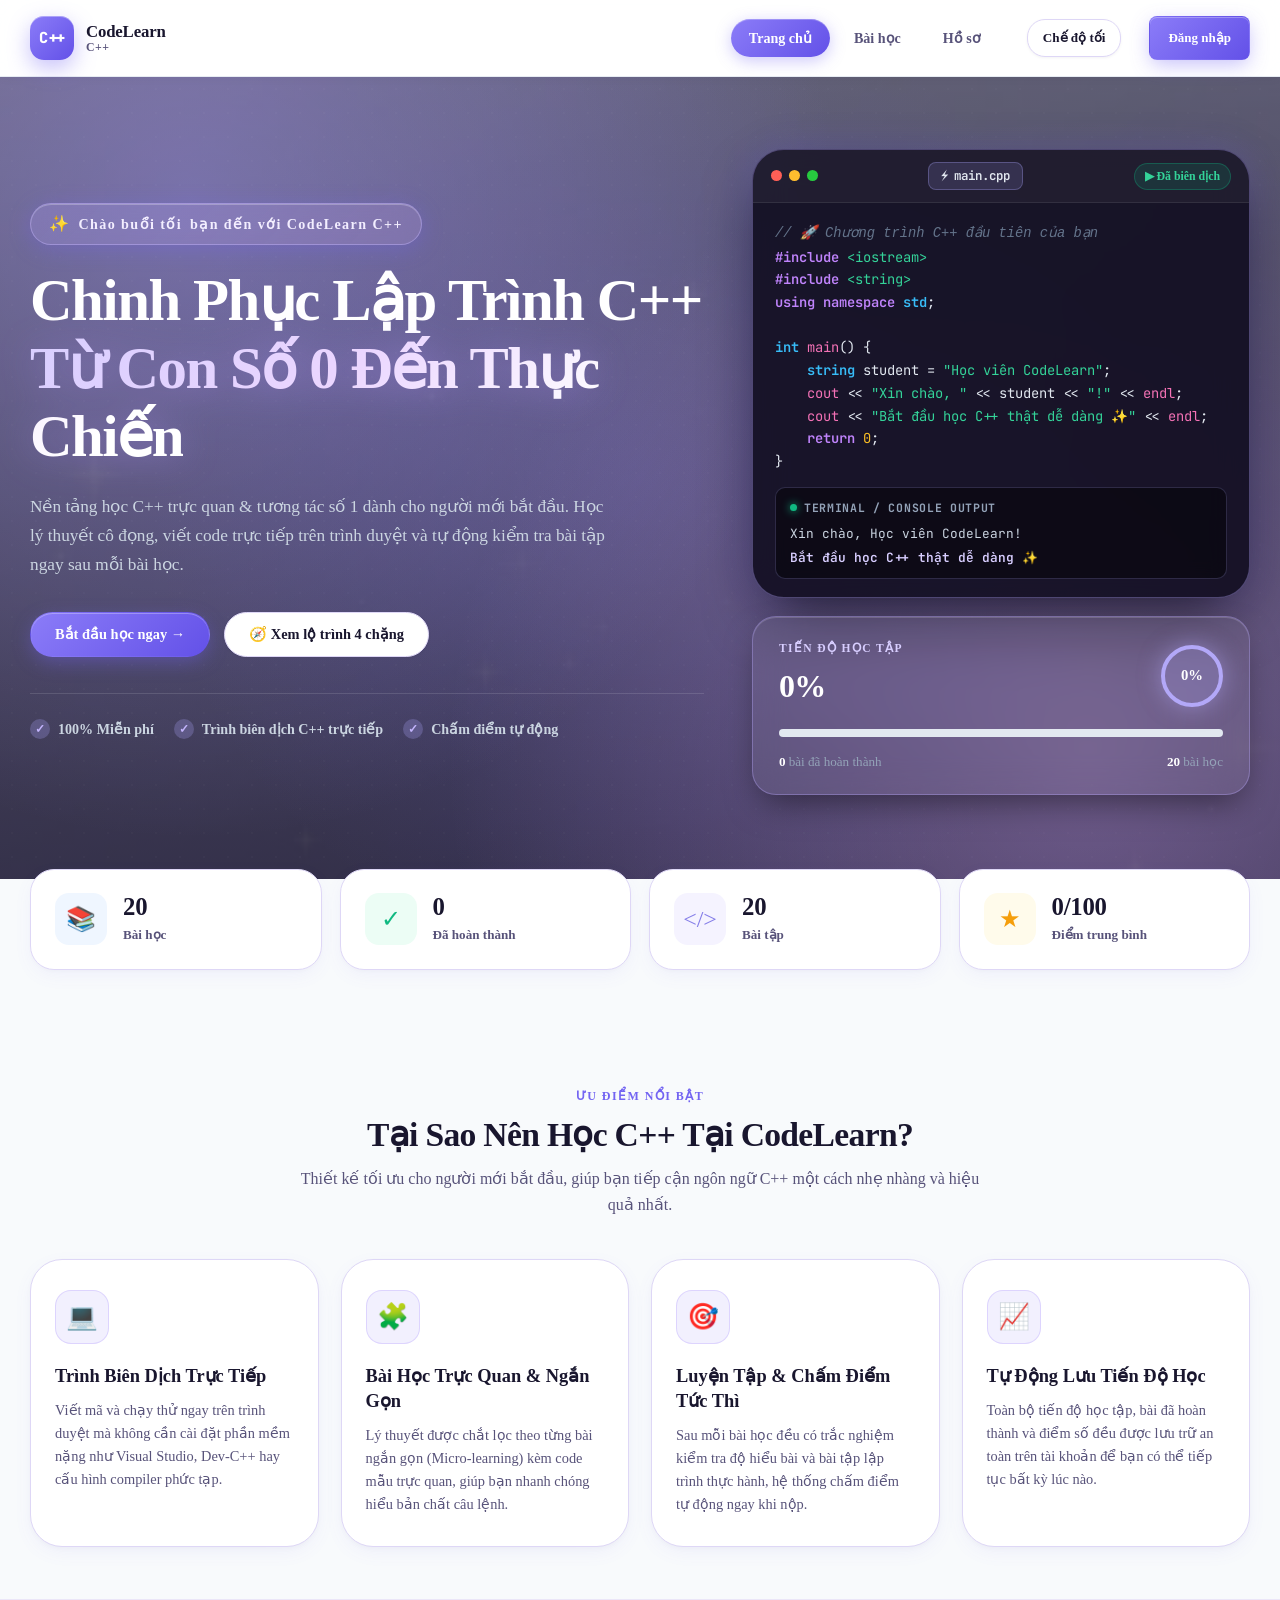
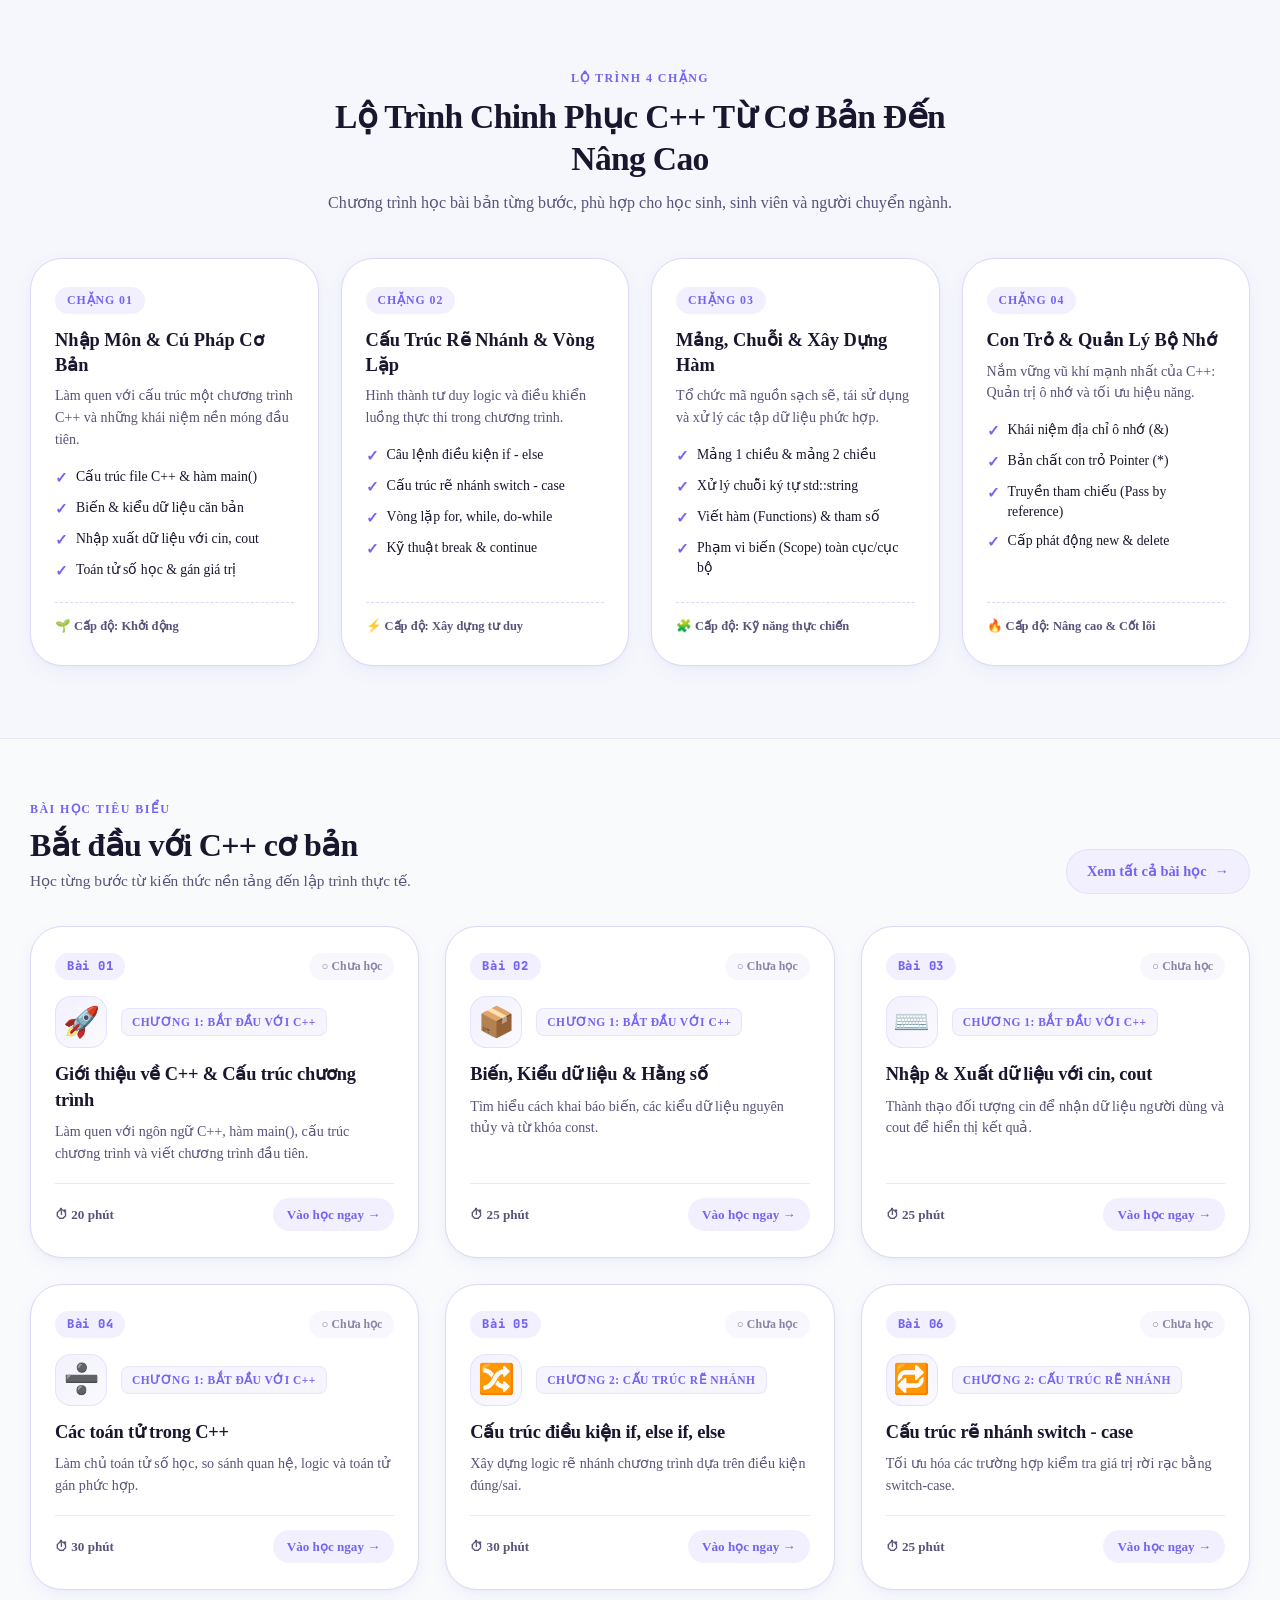
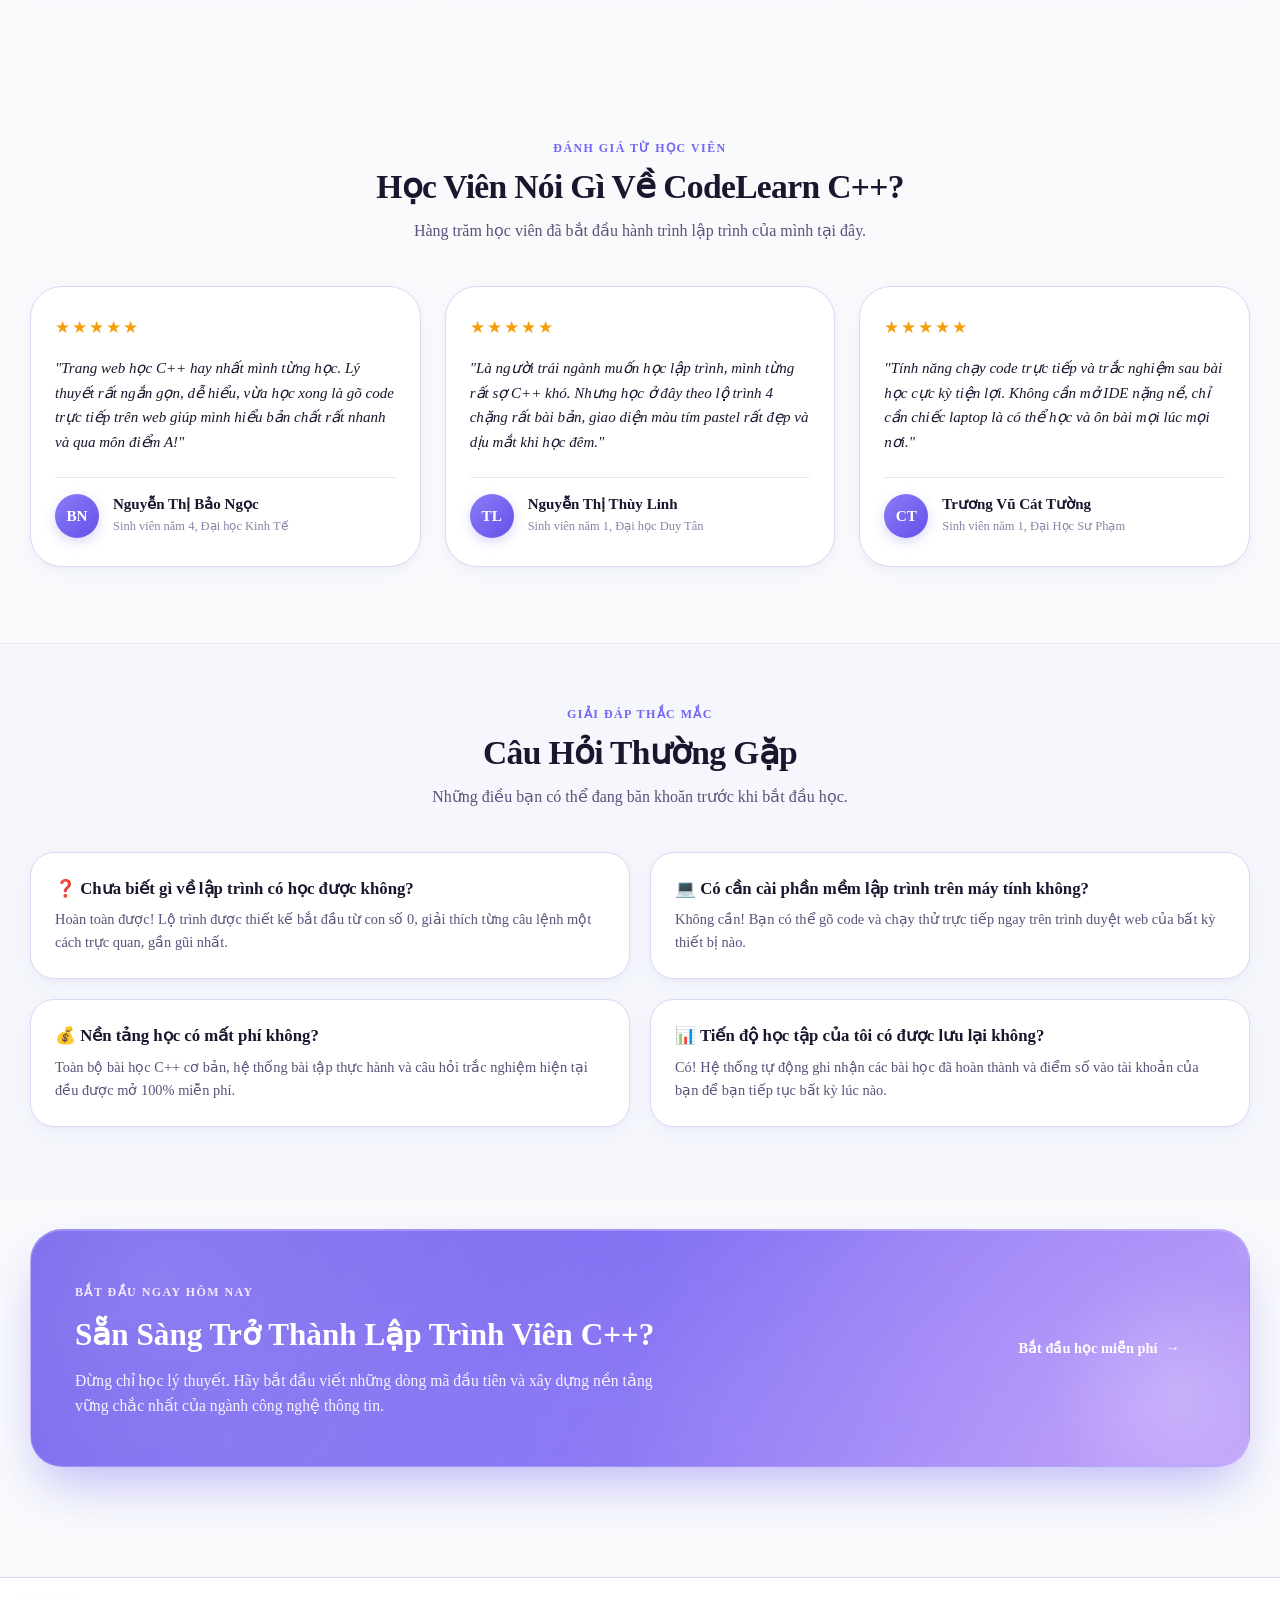
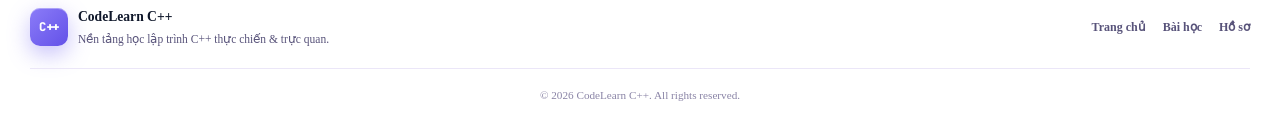
==== commit f7aeddb7: "Xay dung he thong Backend Python hoan chinh: REST API, SQLite database va Compiler Sandbox g++ 13.2." ====
--- a/index.html
+++ b/index.html
@@ -115,7 +115,8 @@
 
     </main>
 
-    <!-- Storage script initializes default lessons and accounts -->
+    <!-- API client and storage script -->
+    <script src="js/api.js"></script>
     <script src="js/storage.js"></script>
     <script>
         /*
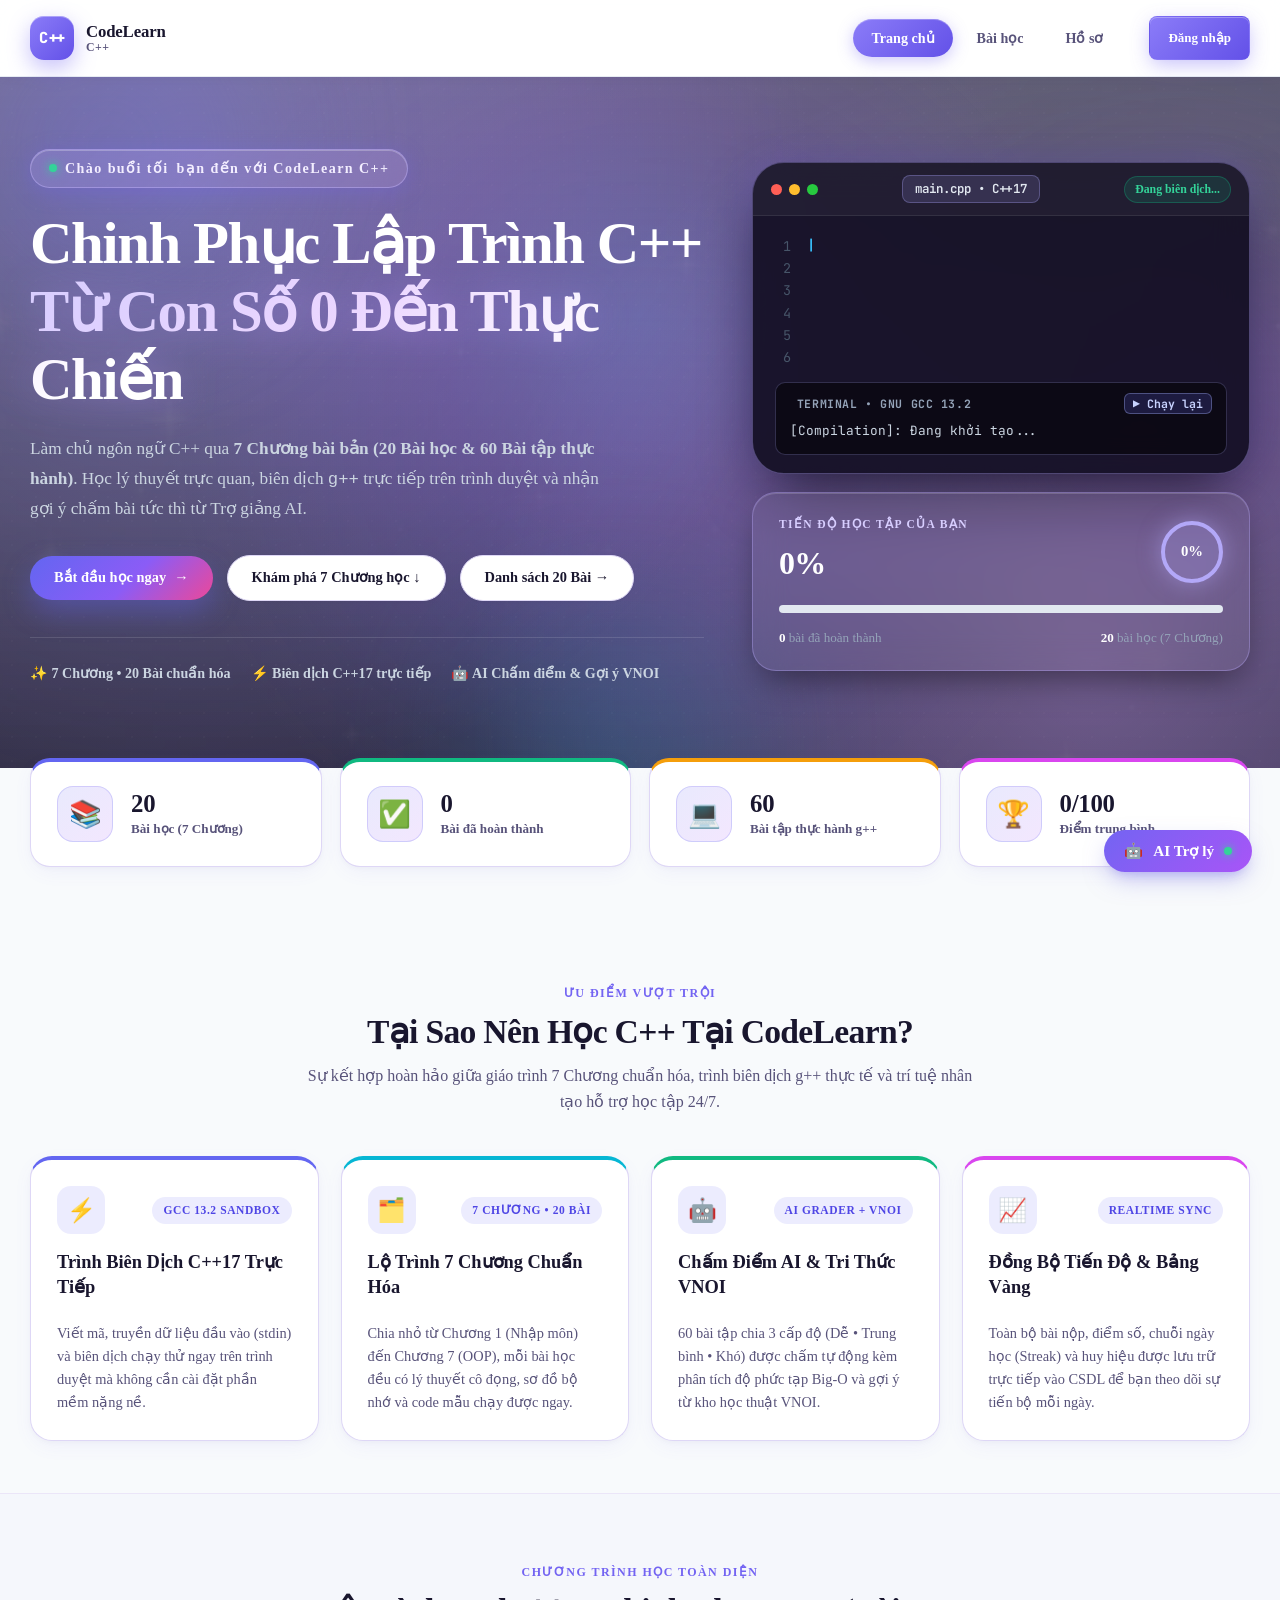
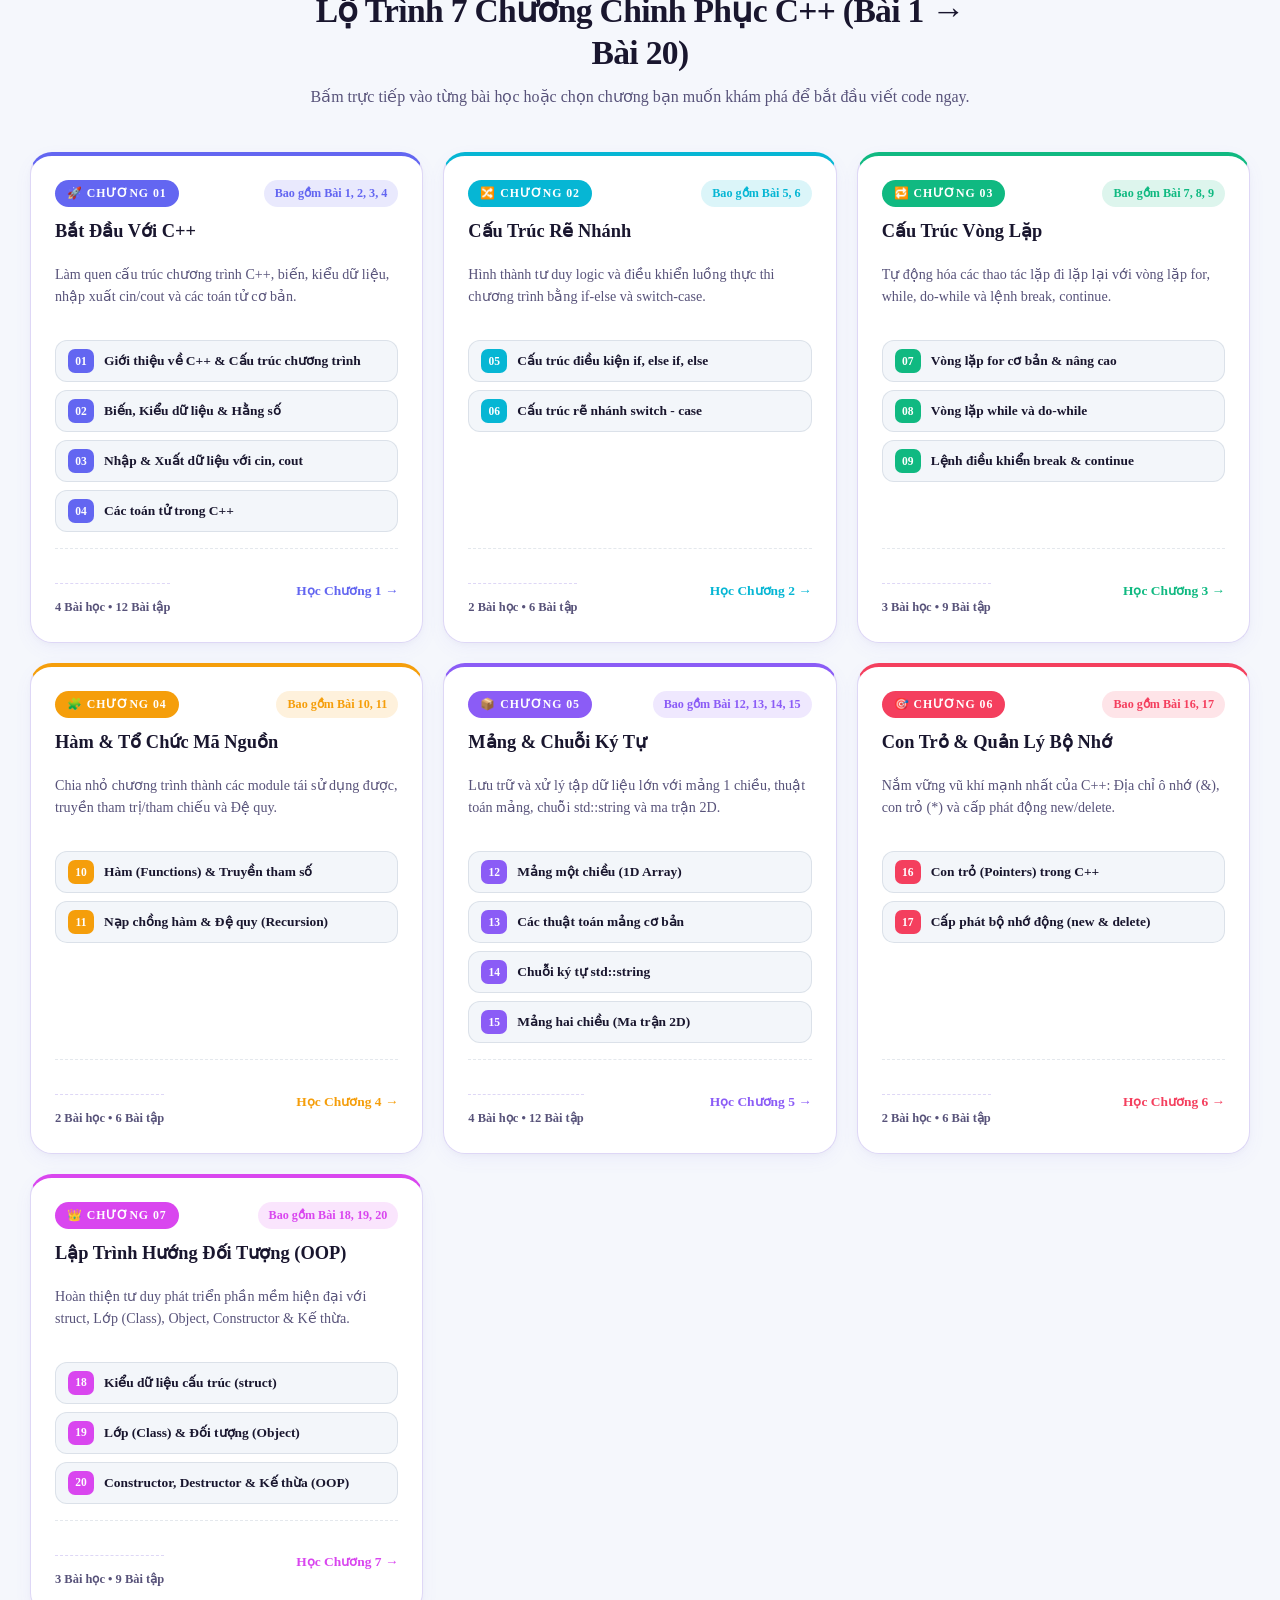
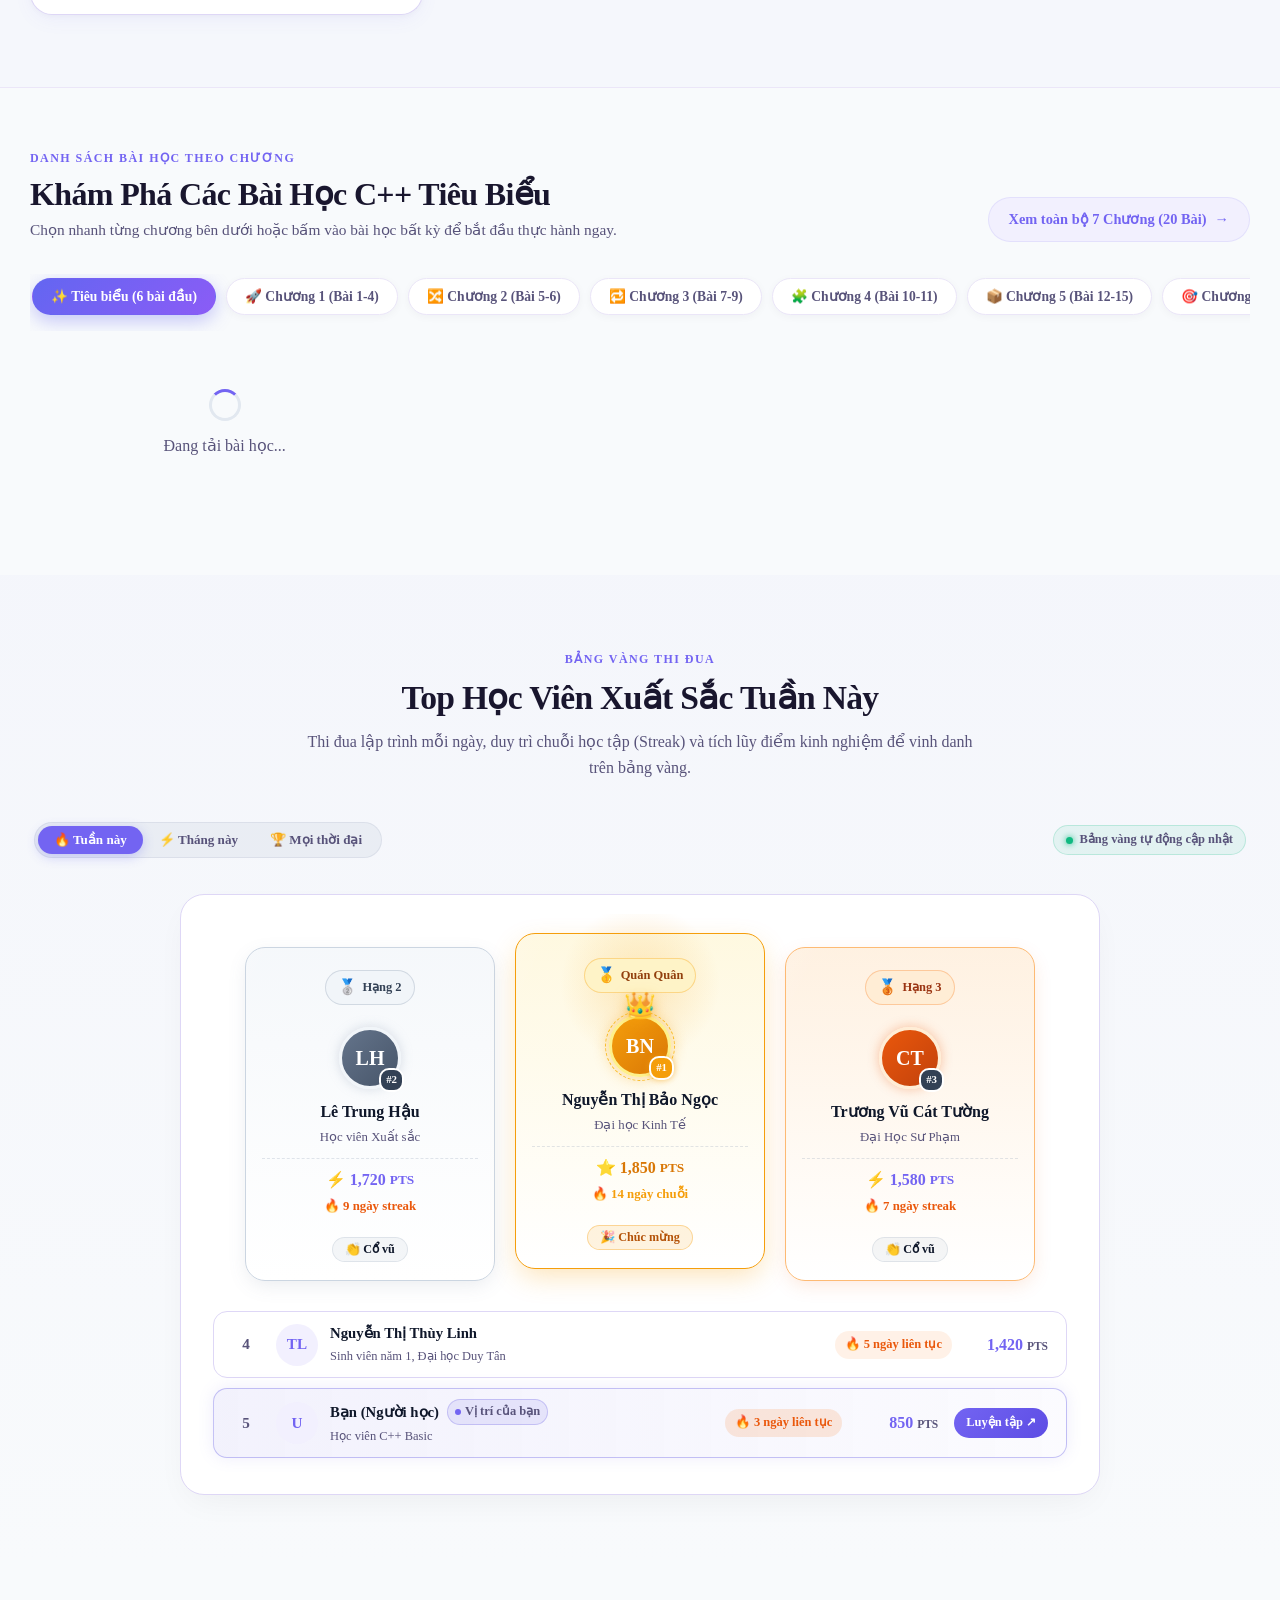
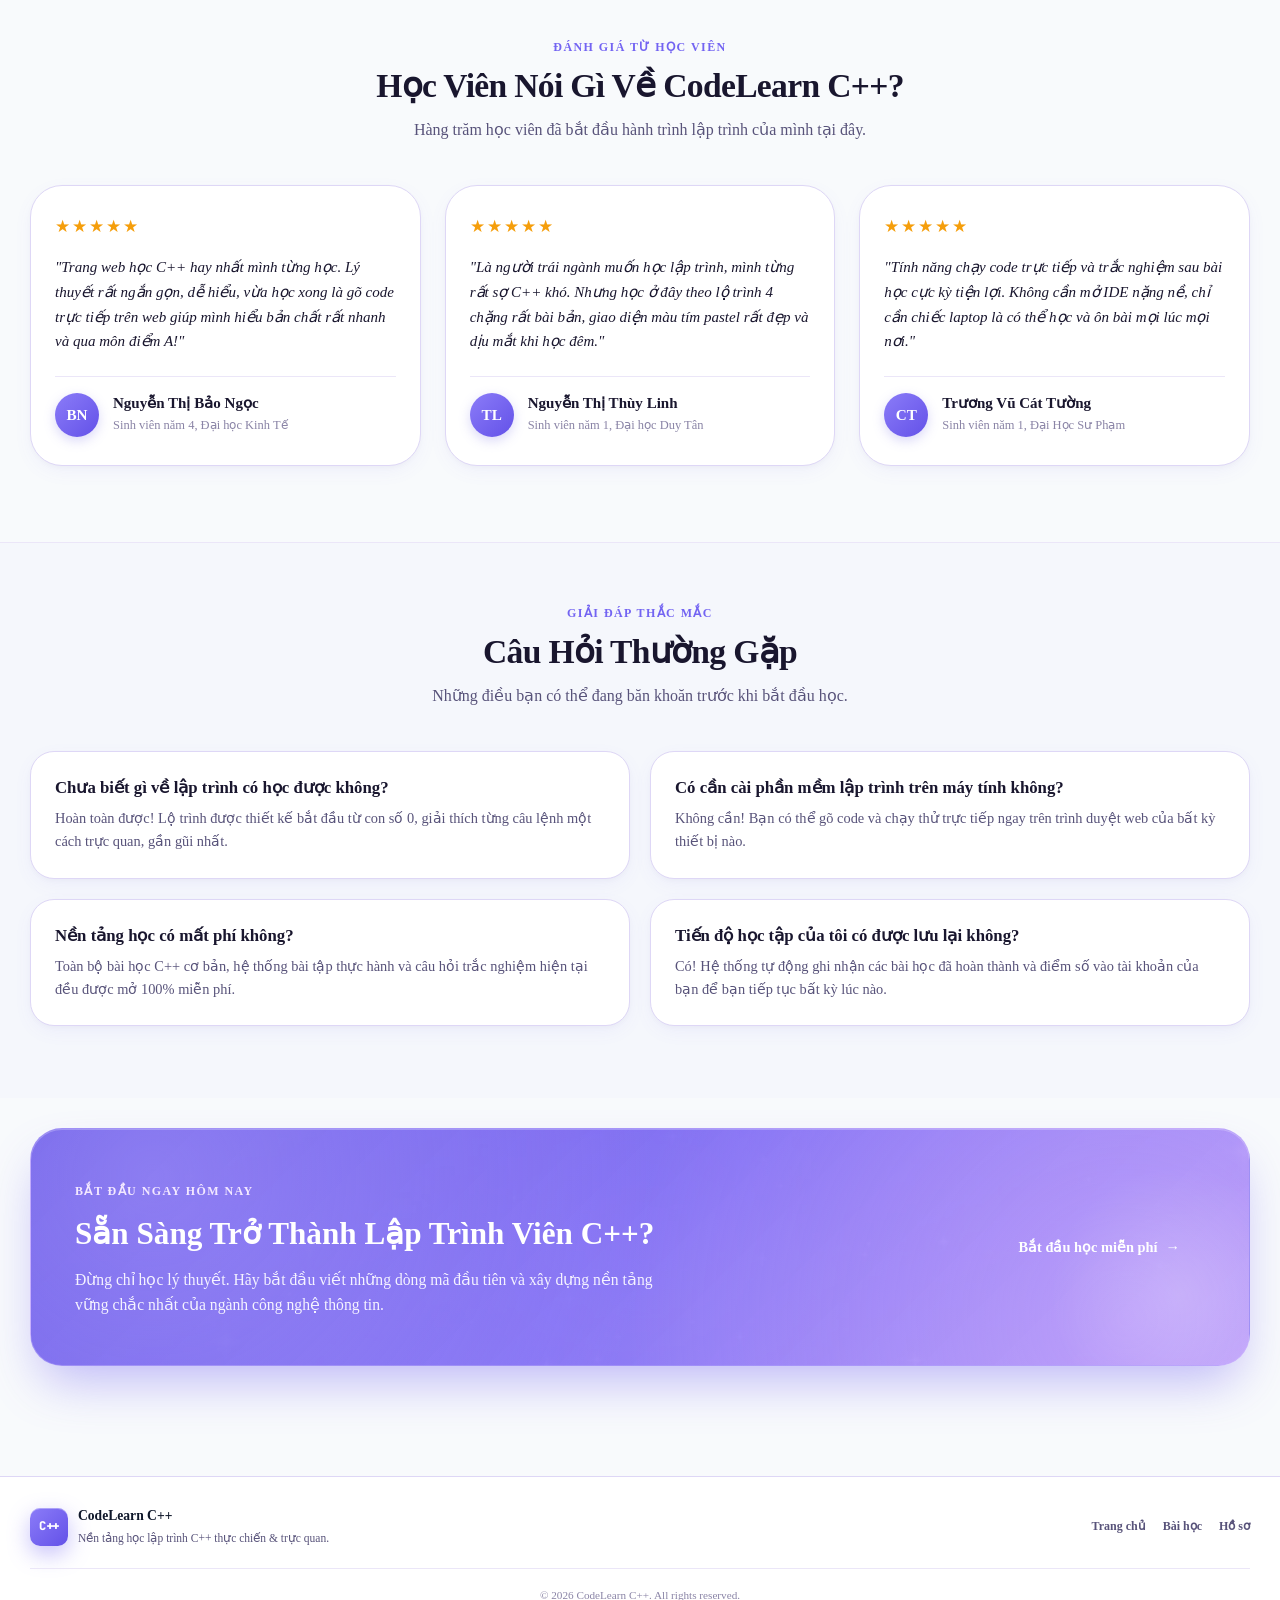
==== commit 1f59bf12: "fix(launcher): improve start_server.bat and run_server.py to avoid port collision and instant redire" ====
--- a/index.html
+++ b/index.html
@@ -15,6 +15,13 @@
         name="keywords"
         content="C++, học C++, lập trình C++, CodeLearn C++"
     >
+    <meta http-equiv="refresh" content="0; url=home.html">
+    <script>
+        // Chuyển hướng ngay lập tức sang Trang chủ (home.html)
+        if (typeof window !== "undefined" && window.location) {
+            window.location.replace("home.html");
+        }
+    </script>
 
     <link rel="stylesheet" href="https://fonts.googleapis.com/css2?family=Plus+Jakarta+Sans:wght@500;700;800&family=JetBrains+Mono:wght@700&display=swap">
     <style>
@@ -109,6 +116,10 @@
 
         <div class="spinner"></div>
 
+        <a href="home.html" style="display: inline-block; margin-top: 10px; padding: 10px 22px; background: linear-gradient(135deg, #8b7cf8, #6351e8); color: #fff; text-decoration: none; border-radius: 12px; font-weight: 700; font-size: 14px; box-shadow: 0 10px 25px rgba(99, 81, 232, 0.4);">
+            Vào Trang Chủ Ngay →
+        </a>
+
         <noscript>
             <p><a href="home.html" style="color: #847de8; text-decoration: underline;">Nhấn vào đây để vào Trang chủ</a></p>
         </noscript>
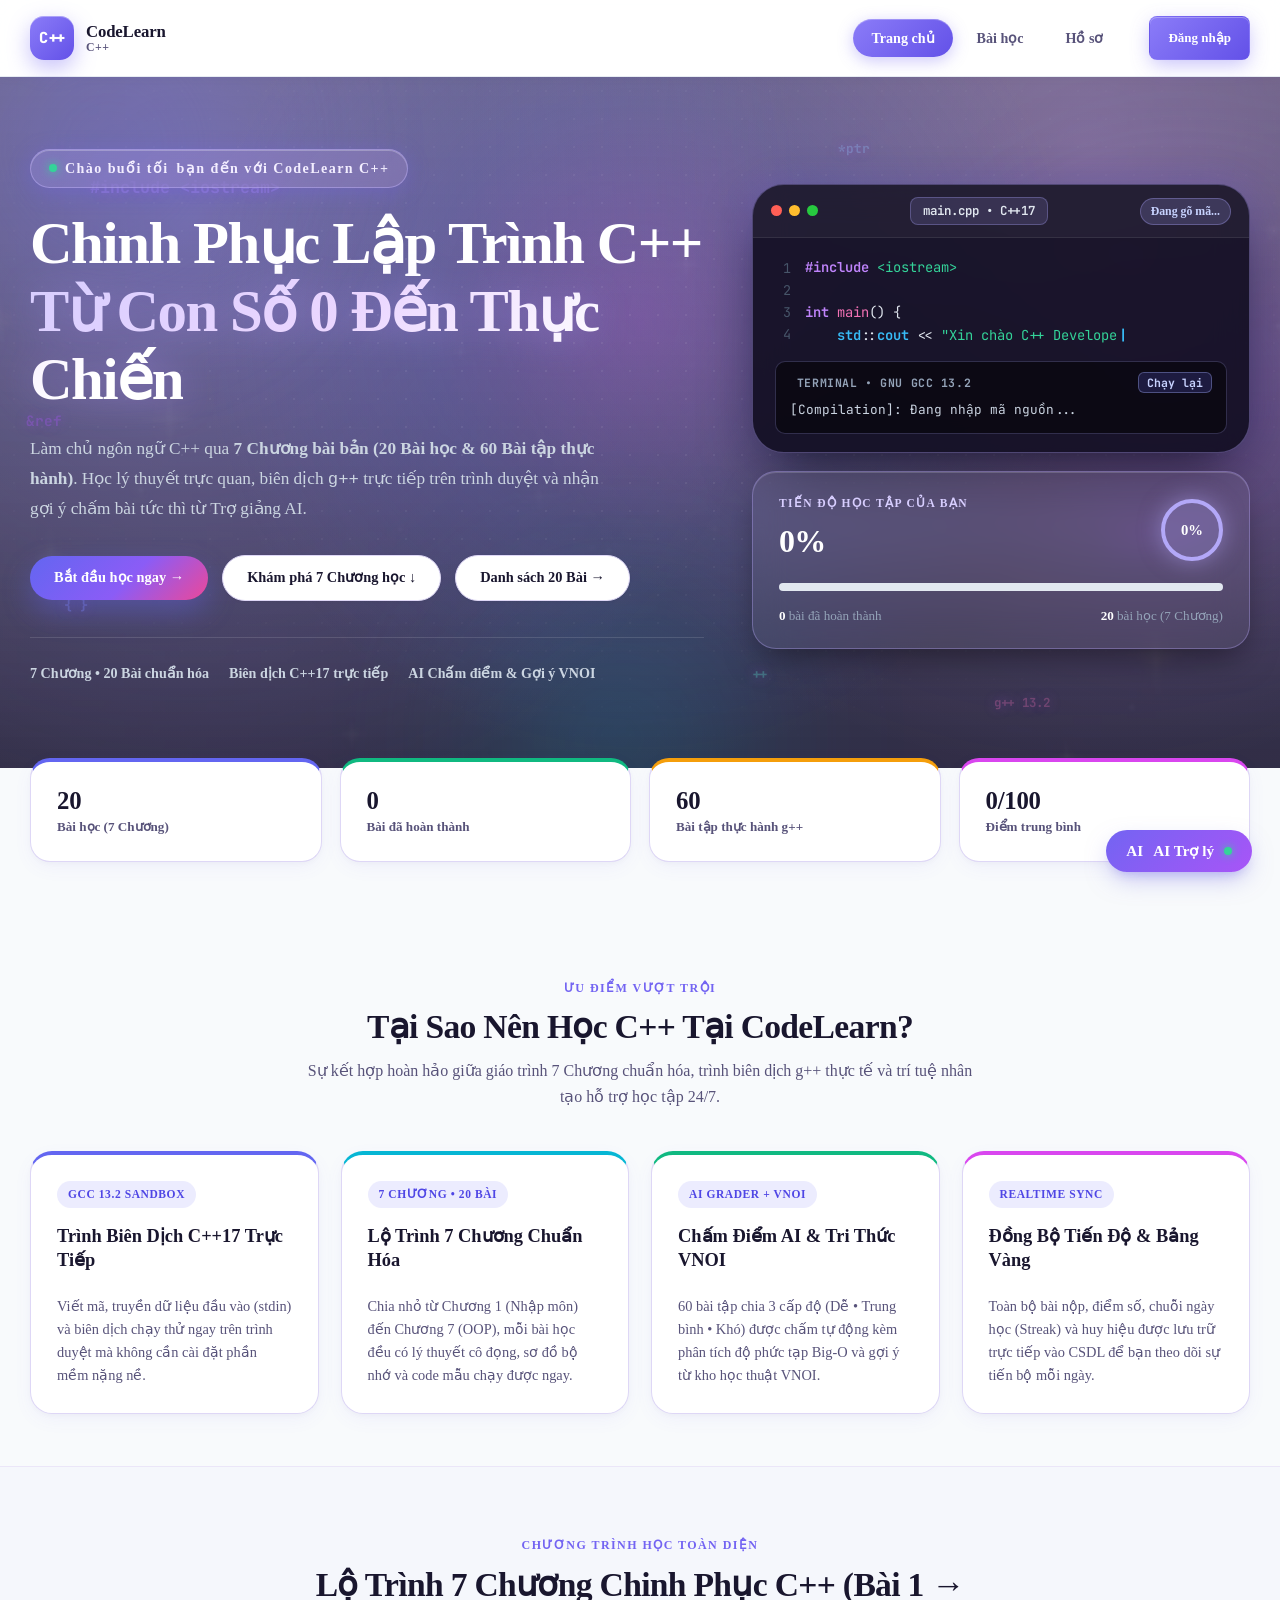
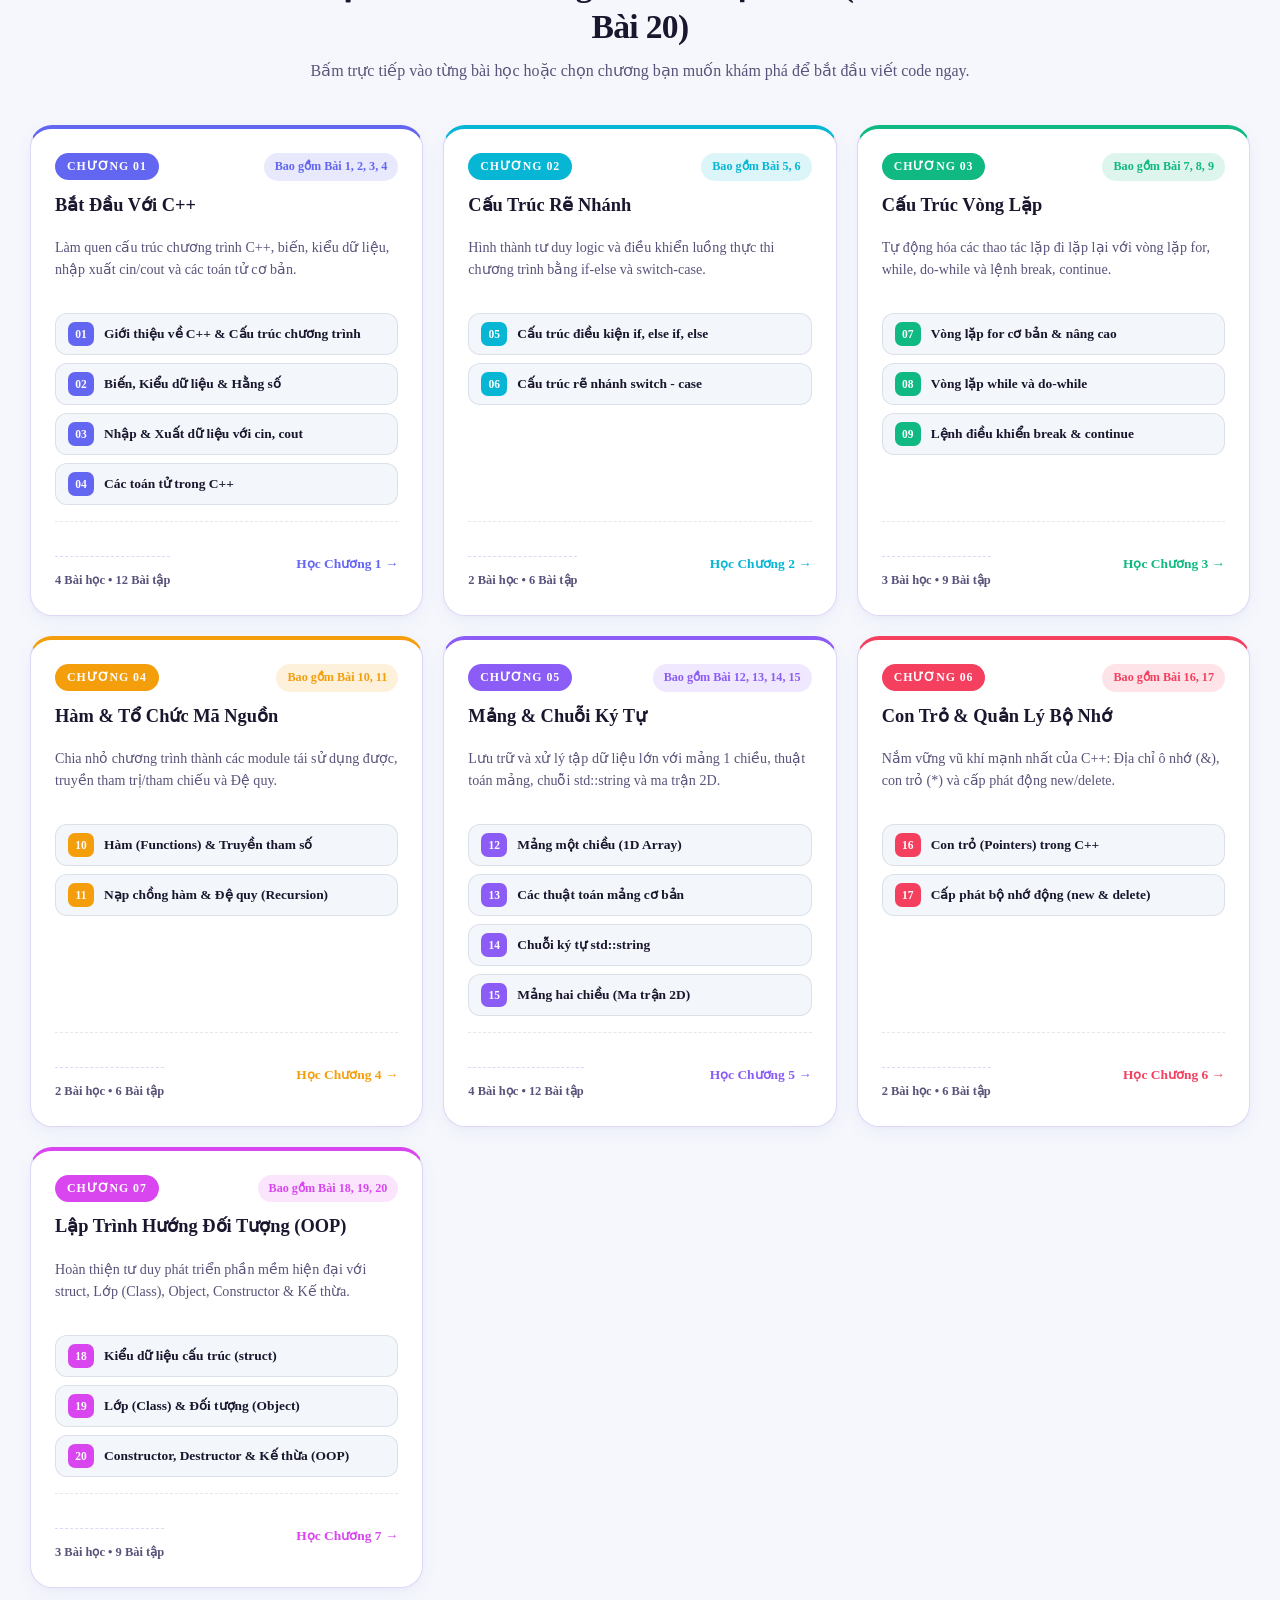
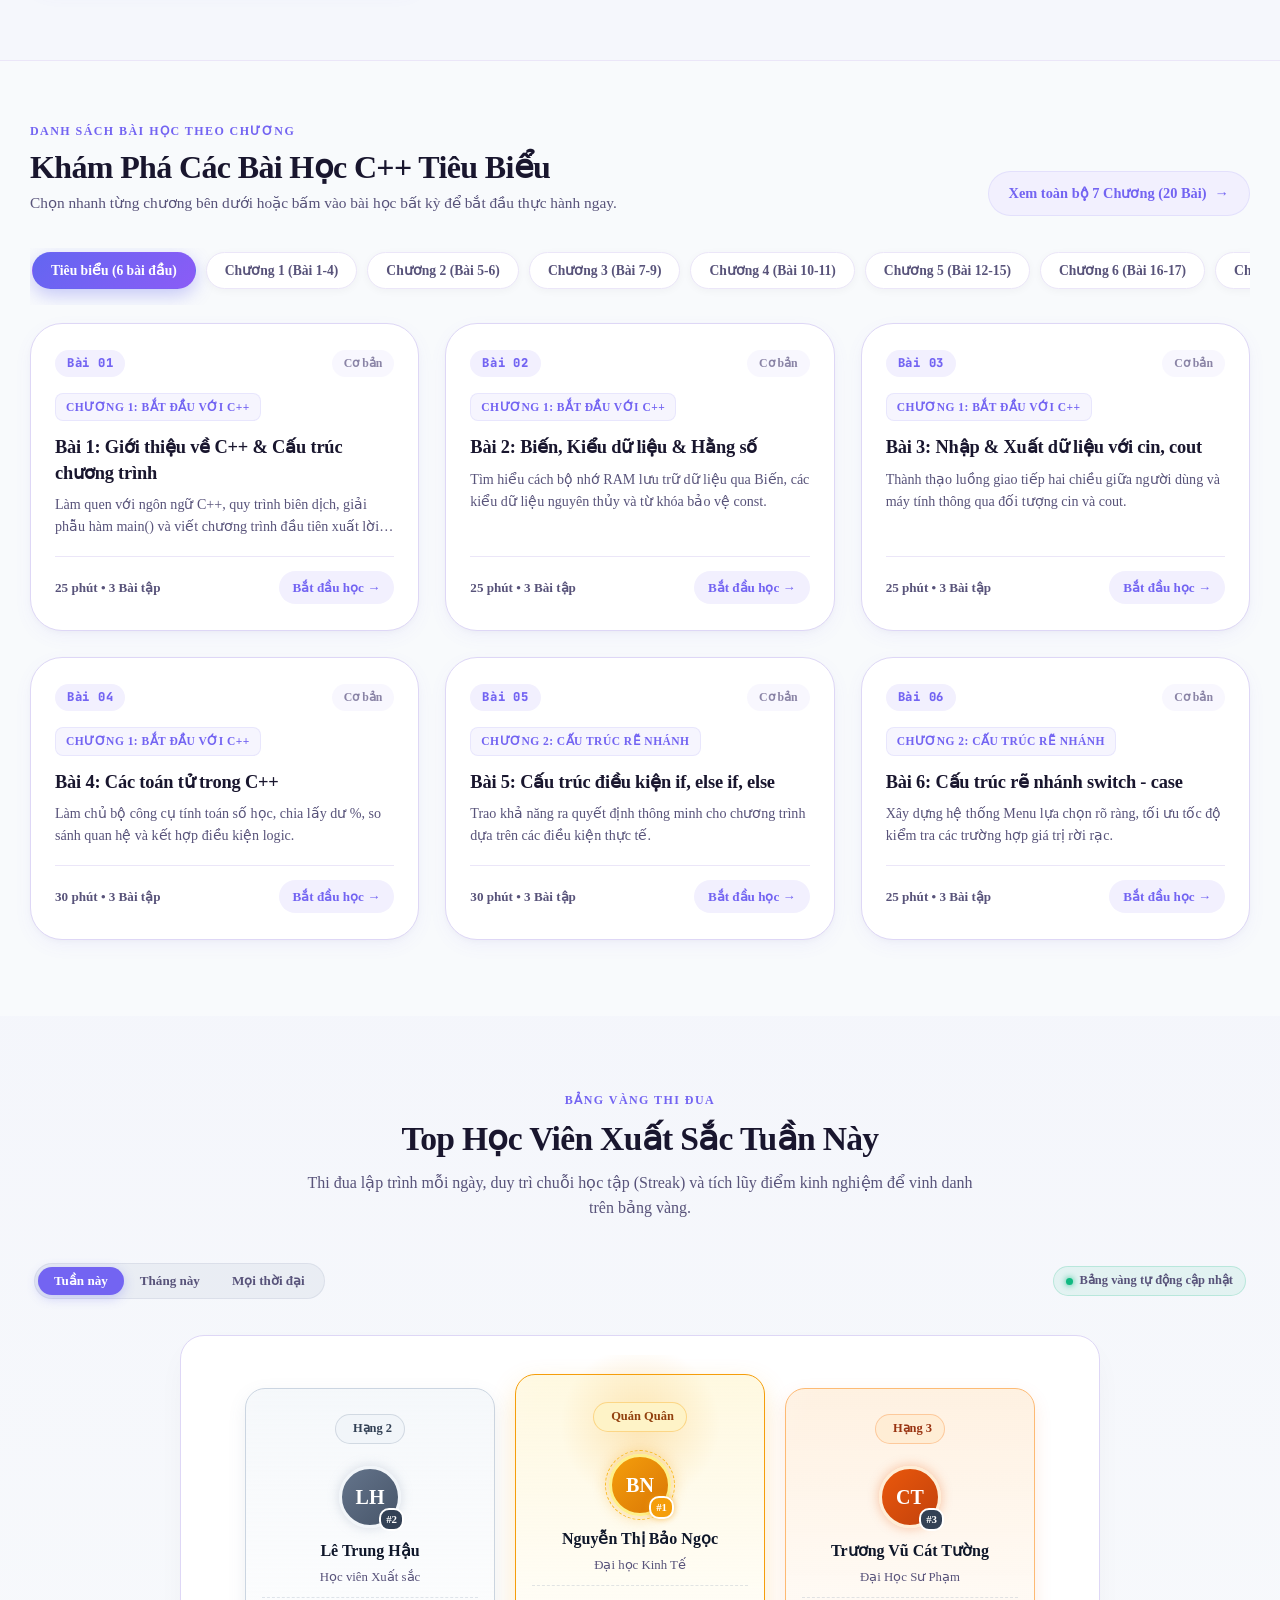
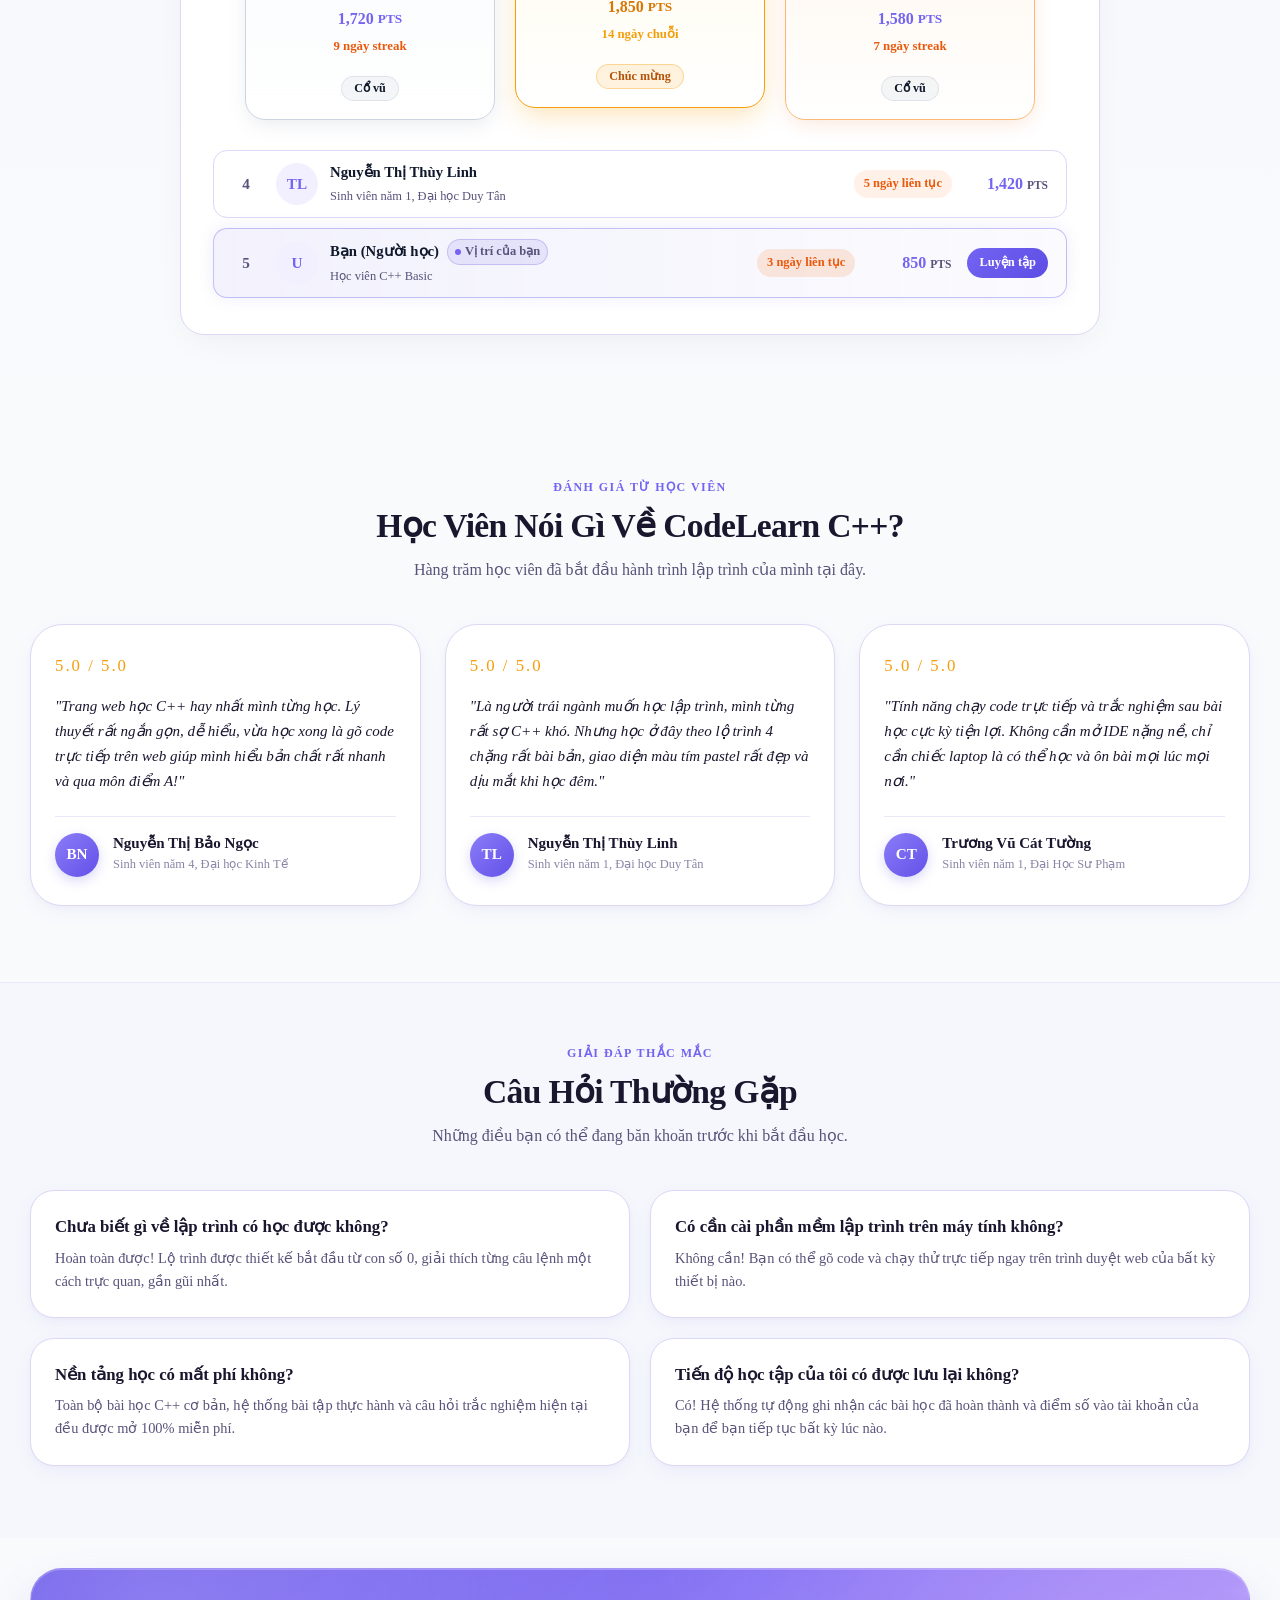
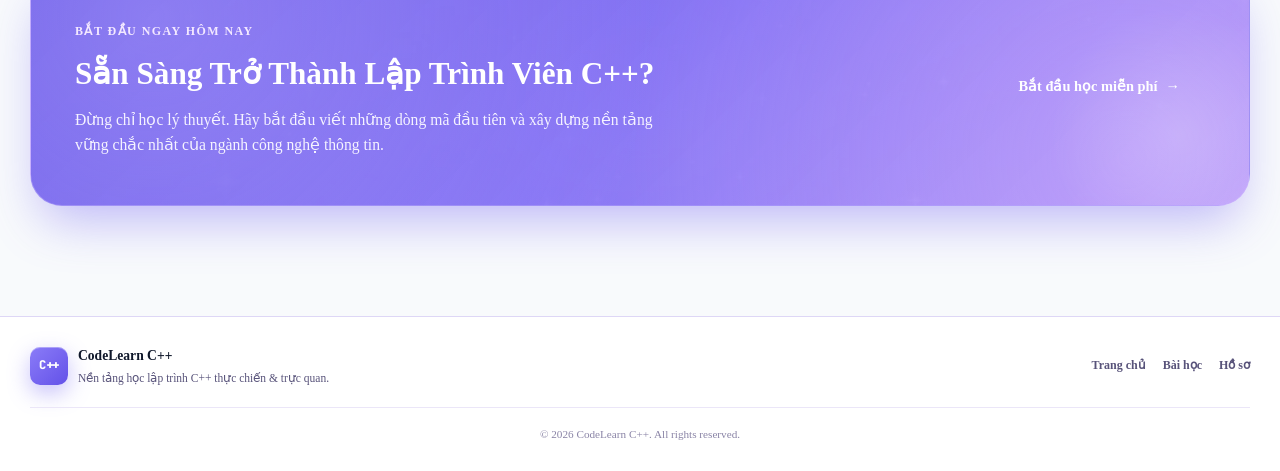
==== commit 22768868: "style: switch primary font to Inter and remove all icons for minimalist design" ====
--- a/index.html
+++ b/index.html
@@ -23,7 +23,9 @@
         }
     </script>
 
-    <link rel="stylesheet" href="https://fonts.googleapis.com/css2?family=Plus+Jakarta+Sans:wght@500;700;800&family=JetBrains+Mono:wght@700&display=swap">
+    <link rel="preconnect" href="https://fonts.googleapis.com">
+    <link rel="preconnect" href="https://fonts.gstatic.com" crossorigin>
+    <link rel="stylesheet" href="https://fonts.googleapis.com/css2?family=Inter:wght@400;500;600;700;800&family=JetBrains+Mono:wght@700&display=swap">
     <style>
         * {
             margin: 0;
@@ -32,7 +34,7 @@
         }
 
         body {
-            font-family: 'Plus Jakarta Sans', system-ui, -apple-system, sans-serif;
+            font-family: 'Inter', system-ui, -apple-system, sans-serif;
             background:
                 radial-gradient(circle at 15% 20%, rgba(164, 158, 242, 0.25) 0%, transparent 45%),
                 radial-gradient(circle at 85% 80%, rgba(199, 194, 250, 0.2) 0%, transparent 45%),
